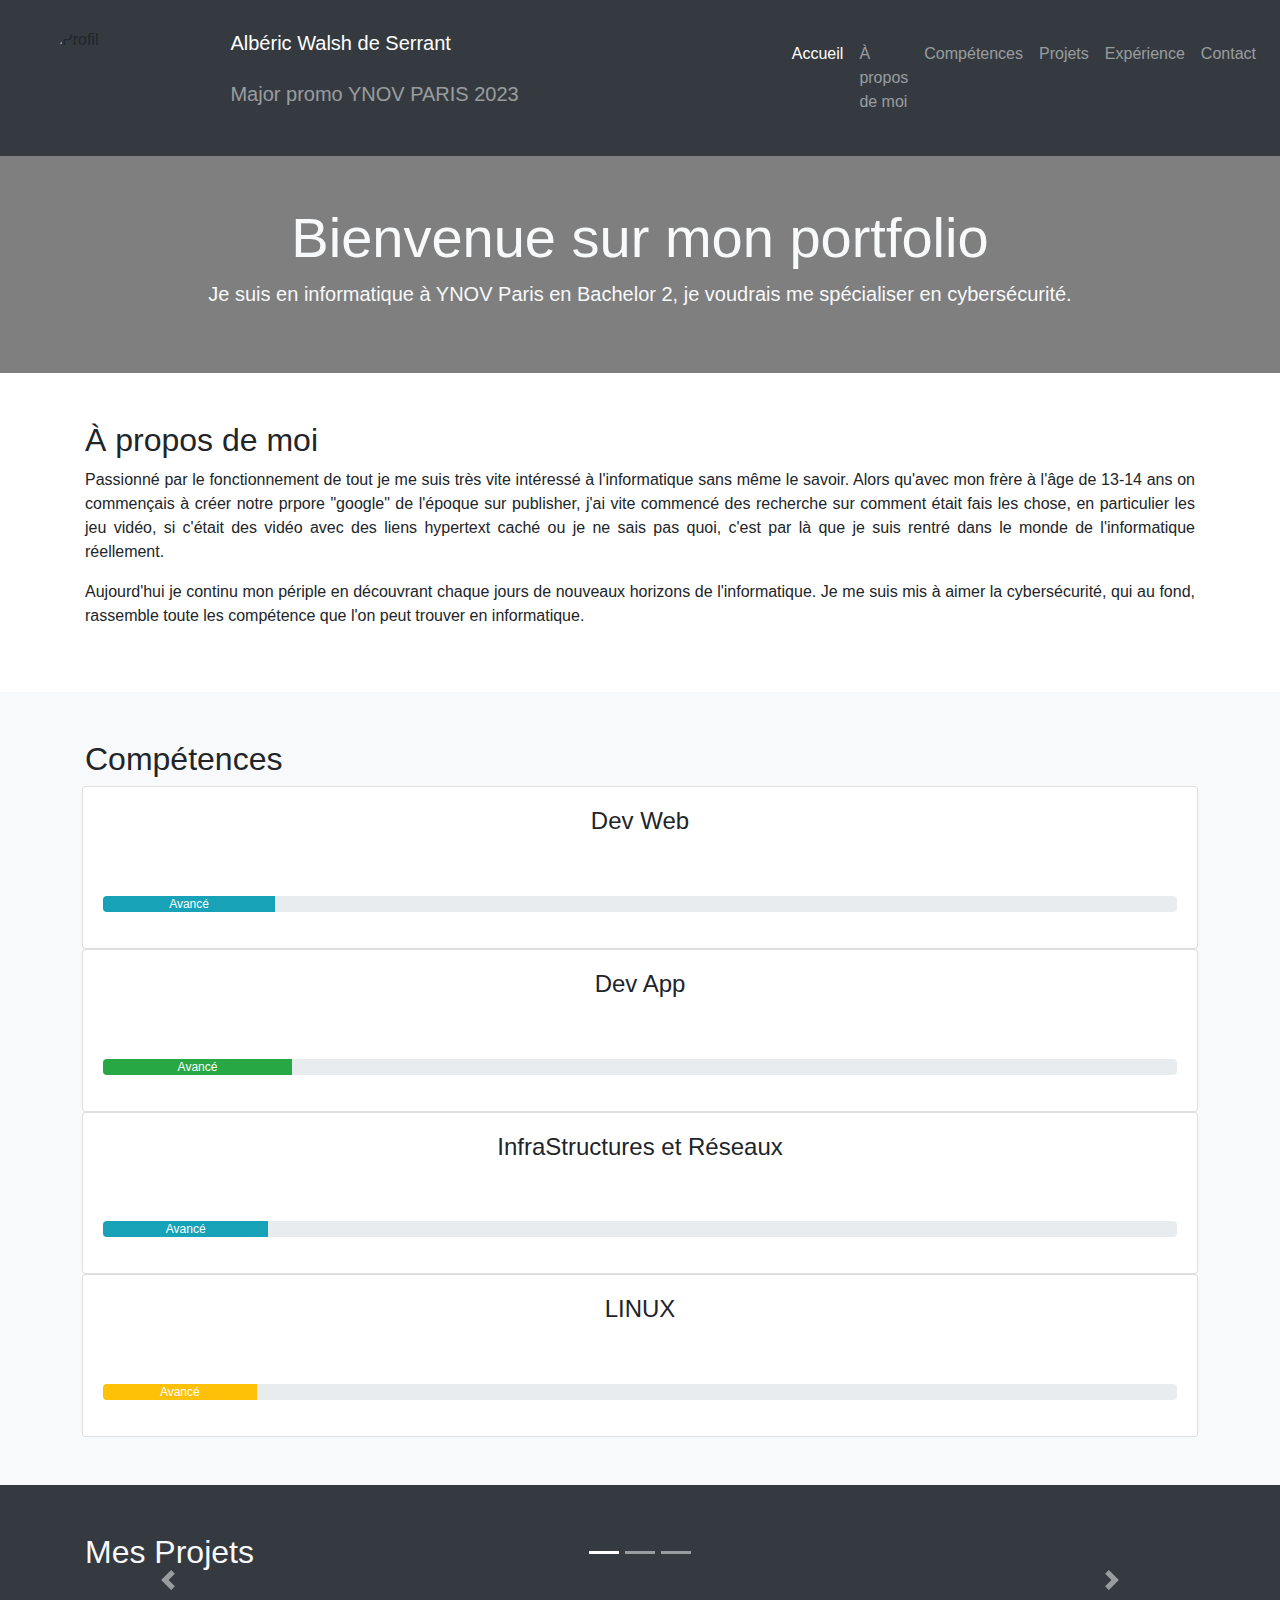
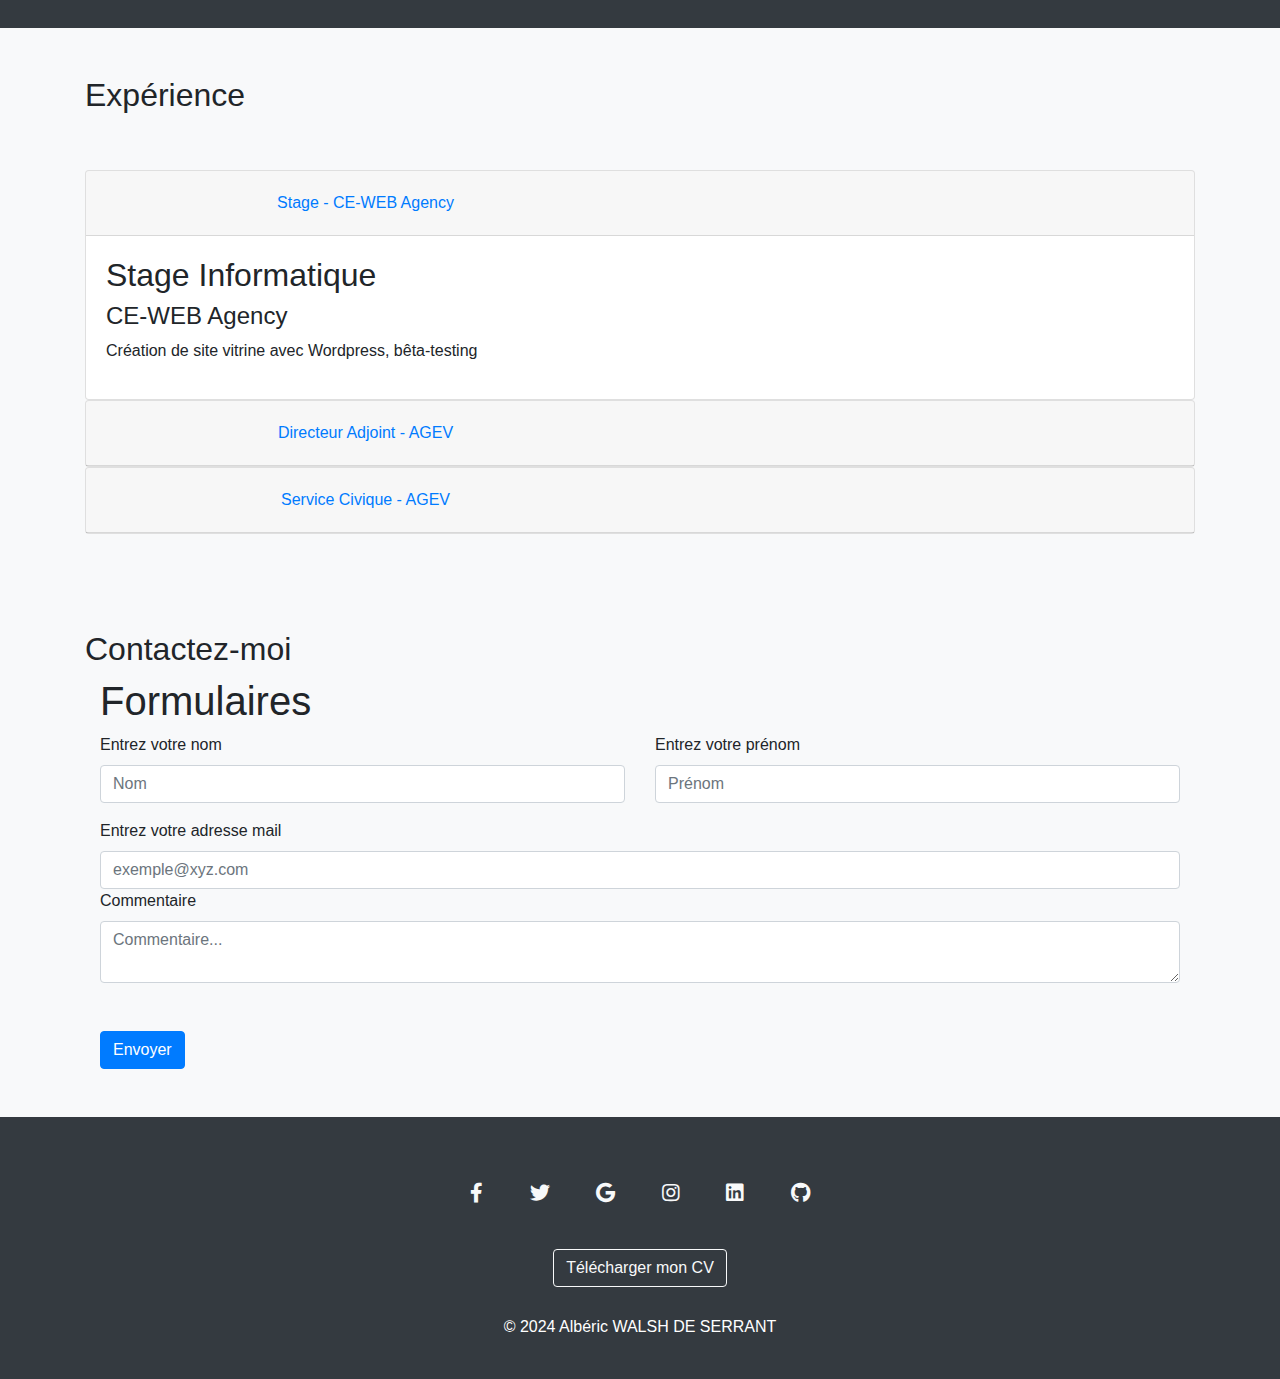
==== index.html @ 0e1632f3 "first commit" ====
<!DOCTYPE html>
<html lang="en">
<head>
    <meta charset="UTF-8">
    <meta name="viewport" content="width=device-width, initial-scale=1, shrink-to-fit=no">
    <title>Portfolio - Albéric WALSH DE SERRANT</title>

    <!-- Css-->
    <link rel="stylesheet" href="https://stackpath.bootstrapcdn.com/bootstrap/4.3.1/css/bootstrap.min.css">
    <link rel="stylesheet" href="https://cdnjs.cloudflare.com/ajax/libs/font-awesome/5.15.1/css/all.min.css">
    <link href="https://getbootstrap.com/docs/5.3/assets/css/docs.css" rel="stylesheet">
    <link href="https://cdn.jsdelivr.net/npm/bootstrap@5.3.2/dist/css/bootstrap.min.css" rel="stylesheet">
    <link href="https://maxcdn.bootstrapcdn.com/bootstrap/4.5.2/css/bootstrap.min.css" rel="stylesheet"/>
    <link rel="stylesheet" href="style.css">

    <!-- Scripts -->
    <script src="https://code.jquery.com/jquery-3.3.1.slim.min.js"></script>
    <script src="https://stackpath.bootstrapcdn.com/bootstrap/4.3.1/js/bootstrap.min.js"></script>
    <script src="https://cdnjs.cloudflare.com/ajax/libs/font-awesome/5.15.1/js/all.min.js"></script>
    <script src="https://cdn.jsdelivr.net/npm/bootstrap@5.3.2/dist/js/bootstrap.bundle.min.js"></script>
    <script src="https://ajax.googleapis.com/ajax/libs/jquery/3.5.1/jquery.min.js"></script>
    <script src="https://cdnjs.cloudflare.com/ajax/libs/popper.js/1.16.0/umd/popper.min.js"></script>
    <script src="https://maxcdn.bootstrapcdn.com/bootstrap/4.5.2/js/bootstrap.min.js"></script>
    <script>
        // Fonction pour ouvrir un nouvel onglet
        function ouvrirNouvelOnglet(url) {
            window.open(url, '_blank');
        }
    </script>
</head>
<body>

<!-- Barre de navigation -->
<nav class="navbar navbar-expand-lg navbar-dark bg-dark">
    <div class="container">
        <div class="col-1">
            <img src="https://media.licdn.com/dms/image/C4D03AQFF4OglqB00_A/profile-displayphoto-shrink_800_800/0/1668081630446?e=1712188800&v=beta&t=i70-GH2MO2PH3DBT-i1QqWjbL8ZIQgmA3smBuY53uBU"
                 alt="Profil" class="rounded-circle profil-image">
        </div>
        <div class="col-9">
            <h1 class="navbar-brand">Albéric Walsh de Serrant</h1>
            <p class="lead navbar-text">Major promo YNOV PARIS 2023</p>
        </div>
    </div>
    <button class="navbar-toggler" type="button" data-toggle="collapse" data-target="#navbarNav"
            aria-controls="navbarNav" aria-expanded="false" aria-label="Toggle navigation">
        <span class="navbar-toggler-icon"></span>
    </button>
    <div class="collapse navbar-collapse" id="navbarNav">
        <ul class="navbar-nav ml-auto">
            <li class="nav-item active">
                <a class="nav-link" href="#section1">Accueil <span class="sr-only">(current)</span></a>
            </li>
            <li class="nav-item">
                <a class="nav-link" href="#sectionAbout">À propos de moi</a>
            </li>
            <li class="nav-item">
                <a class="nav-link" href="#sectionComp">Compétences</a>
            </li>
            <li class="nav-item">
                <a class="nav-link" href="#sectionProject">Projets</a>
            </li>
            <li class="nav-item">
                <a class="nav-link" href="#sectionExp">Expérience</a>
            </li>
            <li class="nav-item">
                <a class="nav-link" href="#sectionContact">Contact</a>
            </li>
        </ul>
    </div>
</nav>

<!-- Section 1: Accueil -->
<section id="section1" class="py-5 text-center darkness">
    <div class="container">
        <h1 class="display-4 text-light">Bienvenue sur mon portfolio</h1>
        <p class="lead text-light">Je suis en informatique à YNOV Paris en Bachelor 2, je voudrais me spécialiser en
            cybersécurité.</p>
    </div>
</section>

<!-- Section À propos de moi -->
<section id="sectionAbout" class="py-5 bg-white">
    <div class="container">
        <h2>À propos de moi</h2>
        <p class="justify">Passionné par le fonctionnement de tout je me suis très vite intéressé à l'informatique sans même le savoir. Alors qu'avec mon frère à l'âge de 13-14 ans on commençais à créer notre prpore "google" de l'époque sur publisher, j'ai vite commencé des recherche sur comment était fais les chose, en particulier les jeu vidéo, si c'était des vidéo avec des liens hypertext caché ou je ne sais pas quoi, c'est par là que je suis rentré dans le monde de l'informatique réellement.</p>
        <p class="justify">Aujourd'hui je continu mon périple en découvrant chaque jours de nouveaux horizons de l'informatique. Je me suis mis à aimer la cybersécurité, qui au fond, rassemble toute les compétence que l'on peut trouver en informatique.</p>
    </div>
</section>

<!-- Section Compétences -> faire des cartes qui souvres pour plus de details -->
<section id="sectionComp" class="py-5 bg-light">
    <div class="container">
        <h2>Compétences</h2>
        <div class="row">
            <div class="">
                <div class="card">
                    <div class="card-body">
                        <h4 class="card-title text-center">Dev Web</h4>
                        <br><br>
                        <div class="progress progress-striped active mb-3">
                            <div class="progress-bar1 progress-bar bg-info" style="width: 0%">Avancé
                            </div>
                        </div>
                        <script>
                            $(".progress-bar1").animate({
                                width: "70%",
                            }, 2500);
                        </script>
                    </div>
                </div>
                <div class="card">
                    <div class="card-body">
                        <h4 class="card-title text-center">Dev App</h4>
                        <br><br>
                        <div class="progress progress-striped active mb-3">
                            <div class="progress-bar2 progress-bar bg-success" role="progressbar" style="width: 0%">
                                Avancé
                            </div>
                        </div>
                        <script>
                            $(".progress-bar2").animate({
                                width: "80%",
                            }, 2500);
                        </script>
                    </div>
                </div>
                <div class="card">
                    <div class="card-body">
                        <h4 class="card-title text-center">InfraStructures et Réseaux</h4>
                        <br><br>
                        <div class="progress progress-striped active mb-3">
                            <div class="progress-bar3 progress-bar bg-info" role="progressbar" style="width: 0%">Avancé
                            </div>
                        </div>
                        <script>
                            $(".progress-bar3").animate({
                                width: "70%",
                            }, 2500);
                        </script>
                    </div>
                </div>
                <div class="card">
                    <div class="card-body">
                        <h4 class="card-title text-center">LINUX</h4>
                        <br><br>
                        <div class="progress progress-striped active mb-3">
                            <div class="progress-bar4 progress-bar bg-warning" role="progressbar" style="width: 0%;"
                                 aria-valuenow="25" aria-valuemin="0" aria-valuemax="100">Avancé
                            </div>
                        </div>
                        <script>
                            $(".progress-bar4").animate({
                                width: "65%",
                            }, 2500);
                        </script>
                    </div>
                </div>
            </div>
        </div>
    </div>
    </div>
</section>


<!-- Section Projets -->
<section id="sectionProject" class="py-5 bg-dark">
    <div class="container">
        <h2 class="text-light">Mes Projets</h2>
        <div id="carouselExampleFade" class="carousel slide carousel-fade">
            <div class="carousel-indicators">
                <button type="button" data-bs-target="#carouselExampleDark" data-bs-slide-to="0" class="active"
                        aria-current="true" aria-label="Slide 1"></button>
                <button type="button" data-bs-target="#carouselExampleDark" data-bs-slide-to="1"
                        aria-label="Slide 2"></button>
                <button type="button" data-bs-target="#carouselExampleDark" data-bs-slide-to="2"
                        aria-label="Slide 3"></button>
            </div>
            <div class="carousel-inner">
                <div class="carousel-item active"
                     onclick="ouvrirNouvelOnglet('')">
                    <img src="https://wallpapercave.com/wp/wp11577659.jpg"
                         class="d-block w-100" alt="">
                    <div class="carousel-caption d-md-block">
                        <h5 class="text-light">Lidiem</h5>
                        <p class="text-light">Open world massif avec des event etc, a partir d'une inspiration à partir d'un map minecraft</p>
                    </div>
                </div>
                <div class="carousel-item"
                     onclick="ouvrirNouvelOnglet('https://www.instagram.com/ydrone.ynovparis/')">
                    <img src="https://img.freepik.com/photos-gratuite/ia-generative-drone-effectue-vol-reconnaissance-foret_1268-22214.jpg?size=626&ext=jpg&ga=GA1.1.44546679.1698796800&semt=ais"
                         class="d-block w-100" alt="">
                    <div class="carousel-caption d-md-block">
                        <h5>Ydrone</h5>
                        <p>Projet Scolaire, équipage de drone en vu d'une course</p>
                    </div>
                </div>
                <div class="carousel-item"
                     onclick="ouvrirNouvelOnglet('https://github.com/Patchouf/e-commerce-PHP.git')">
                    <img src="https://c4.wallpaperflare.com/wallpaper/304/870/385/technology-git-github-hd-wallpaper-preview.jpg"
                         class="d-block w-100" alt="">
                    <div class="carousel-caption d-md-block">
                        <h5>E commerce php</h5>
                        <p>Projet scolaire en php, le but est de developper un sit avec un bdd une api hebergé sur différents servers.</p>
                    </div>
                </div>
            </div>
            <button class="carousel-control-prev" type="button" data-bs-target="#carouselExampleFade"
                    data-bs-slide="prev">
                <span class="carousel-control-prev-icon" aria-hidden="true"></span>
                <span class="visually-hidden">Previous</span>
            </button>
            <button class="carousel-control-next" type="button" data-bs-target="#carouselExampleFade"
                    data-bs-slide="next">
                <span class="carousel-control-next-icon" aria-hidden="true"></span>
                <span class="visually-hidden">Next</span>
            </button>
        </div>
    </div>
</section>

<!-- Section Expérience -->
<section id="sectionExp" class="py-5 bg-light">
    <div class="container">
        <h2>Expérience</h2>
        <br><br>
        <div id="accordion">
            <div class="card">
                <div class="card-header" id="headingOne">
                    <div class="row">
                        <button class="col-6 btn btn-link" data-toggle="collapse" data-target="#collapseOne"
                                aria-expanded="true" aria-controls="collapseOne">
                            Stage - CE-WEB Agency
                        </button>
                        <img src="https://ceweb-agency.com/wp-content/uploads/2022/09/Logo-Black-Trans.png"
                             class="col-4 icons" alt="">
                    </div>
                </div>

                <div id="collapseOne" class="collapse show" aria-labelledby="headingOne" data-parent="#accordion">
                    <div class="card-body">

                        <h2>Stage Informatique</h2>
                        <h4>CE-WEB Agency</h4>
                        <p>Création de site vitrine avec Wordpress, bêta-testing</p>
                    </div>
                </div>
            </div>
            <div class="card">
                <div class="card-header" id="headingTwo">
                    <div class="row">
                        <button class="col-6 btn btn-link" data-toggle="collapse" data-target="#collapseTwo"
                                aria-expanded="true" aria-controls="collapseTwo">
                            Directeur Adjoint - AGEV
                        </button>
                        <img src="https://www.leauvive.com/wp-content/uploads/2020/10/cropped-cropped-EV-Logo-Carre.png"
                             class="col-4 icons" alt="">
                    </div>
                </div>
                <div id="collapseTwo" class="collapse" aria-labelledby="headingTwo" data-parent="#accordion">
                    <div class="card-body">

                        <h2>Directeur Adjoint</h2>
                        <h4>AGEV Eauvive</h4>
                        <p> Direction de camps de jeunes pour des activité de ski.</p>
                    </div>
                </div>
            </div>
            <div class="card">
                <div class="card-header" id="headingThree">
                    <div class="row">
                        <button class="col-6 btn btn-link" data-toggle="collapse" data-target="#collapseThree"
                                aria-expanded="true" aria-controls="collapseThree">
                            Service Civique - AGEV
                        </button>
                        <img src="https://www.leauvive.com/wp-content/uploads/2020/10/cropped-cropped-EV-Logo-Carre.png"
                             class="col-4 icons" alt="">
                    </div>
                </div>
                <div id="collapseThree" class="collapse" aria-labelledby="headingThree" data-parent="#accordion">
                    <div class="card-body">

                    <h2>Service Civique</h2>
                    <h4>AGEV Eauvive</h4>
                    <p> Collaboration avec le directeur pour planifier rencontres
                        et séjours, accueil des jeunes, soutien aux animateurs,
                        participation aux rencontres provinciales, rédaction des
                        rapports d'activités et contribution à l'évolution de la
                        charte en tant que volontaire en Service Civique.</p>
                </div>
                </div>
            </div>
        </div>
    </div>
</section>

<!-- Section Contact -->
<section id="sectionContact" class="py-5 bg-light">
    <div class="container">
        <h2>Contactez-moi</h2>
        <div class="container">
            <h1>Formulaires</h1>
            <form>
                <div class="row mb-3">
                    <div class="col">
                        <label for="nom">Entrez votre nom</label>
                        <input type="text" class="form-control" placeholder="Nom" id="nom" required>
                    </div>
                    <div class="col">
                        <label for="prenom">Entrez votre prénom</label>
                        <input type="text" class="form-control" placeholder="Prénom" id="prenom" required>
                    </div>
                </div>
                <div class="form-row">
                    <div class="col">
                        <label for="email">Entrez votre adresse mail</label>
                        <input type="email" class="form-control" placeholder="exemple@xyz.com" id="email" required>
                    </div>
                </div>
                <div class="form-row">
                    <div class="col">
                        <label for="commentaire">Commentaire</label>
                        <textarea class="form-control" placeholder="Commentaire..." id="commentaire" required></textarea>
                    </div>
                </div>
                <br><br>
                <button type="submit" class="btn btn-primary">Envoyer</button><!--verifier que tout les champs soit bien remplient-->
            </form>
        </div>
    </div>
</section>

<!-- Pied de page -->
<footer class="py-4 bg-dark text-white text-center">
    <div class="container">
        <!-- Grid container -->
        <div class="container pt-4">
            <!-- Section: Social media -->
            <section class="mb-4">
                <!-- Facebook -->
                <a class="btn btn-link btn-floating btn-lg text-light m-1" href="#!" role="button"
                   data-mdb-ripple-color="dark">
                    <i class="fab fa-facebook-f"></i>
                </a>

                <!-- Twitter -->
                <a class="btn btn-link btn-floating btn-lg text-light m-1" href="#!" role="button"
                   data-mdb-ripple-color="dark">
                    <i class="fab fa-twitter"></i>
                </a>

                <!-- Google -->
                <a class="btn btn-link btn-floating btn-lg text-light m-1" href="#!" role="button"
                   data-mdb-ripple-color="dark">
                    <i class="fab fa-google"></i>
                </a>

                <!-- Instagram -->
                <a class="btn btn-link btn-floating btn-lg text-light m-1" href="#!" role="button"
                   data-mdb-ripple-color="dark">
                    <i class="fab fa-instagram"></i>
                </a>

                <!-- Linkedin -->
                <a class="btn btn-link btn-floating btn-lg text-light m-1"
                   href="https://www.linkedin.com/in/alb%C3%A9ric-walsh-de-serrant-820a211ab/" role="button"
                   data-mdb-ripple-color="dark">
                    <i class="fab fa-linkedin"></i>
                </a>
                <!-- Github -->
                <a class="btn btn-link btn-floating btn-lg text-light m-1" href="https://github.com/albericwalsh"
                   role="button"
                   data-mdb-ripple-color="dark">
                    <i class="fab fa-github"></i>
                </a>
            </section>
            <!-- Section: CV -->
            <section class="mb-4">
                <a class="btn btn-outline-light btn-floating m-1" href="CV.pdf" role="button"
                   data-mdb-ripple-color="dark">
                    Télécharger mon CV
                </a>
        </div>
        <!-- Grid container -->
        <p>&copy; 2024 Albéric WALSH DE SERRANT</p>
    </div>
</footer>

</body>
</html>
---- style.css ----
.profil-image {
    width: 100px;
    height: 100px;
    /*border-radius: 10%;*/
    margin: 0 auto;
    display: block;
    margin-top: 20px;
    margin-bottom: 20px;
}

body {
    background-image: url('https://www.fond-ecran-hd.net/Public/uploads/2019-01-14/1397.jpg'); /* Remplacez par le chemin de votre image */
    background-repeat: no-repeat;
    background-attachment: fixed;
    background-size: 150%; /* Ajustez selon vos besoins */
    background-position: left top;
}

.darkness {
    background-color: rgba(0, 0, 0, 0.5);
}

.icons {
    margin: auto;
    display: block;
    margin-top: 20px;
    margin-bottom: 20px;
}

.justify{
    text-align: justify;
}
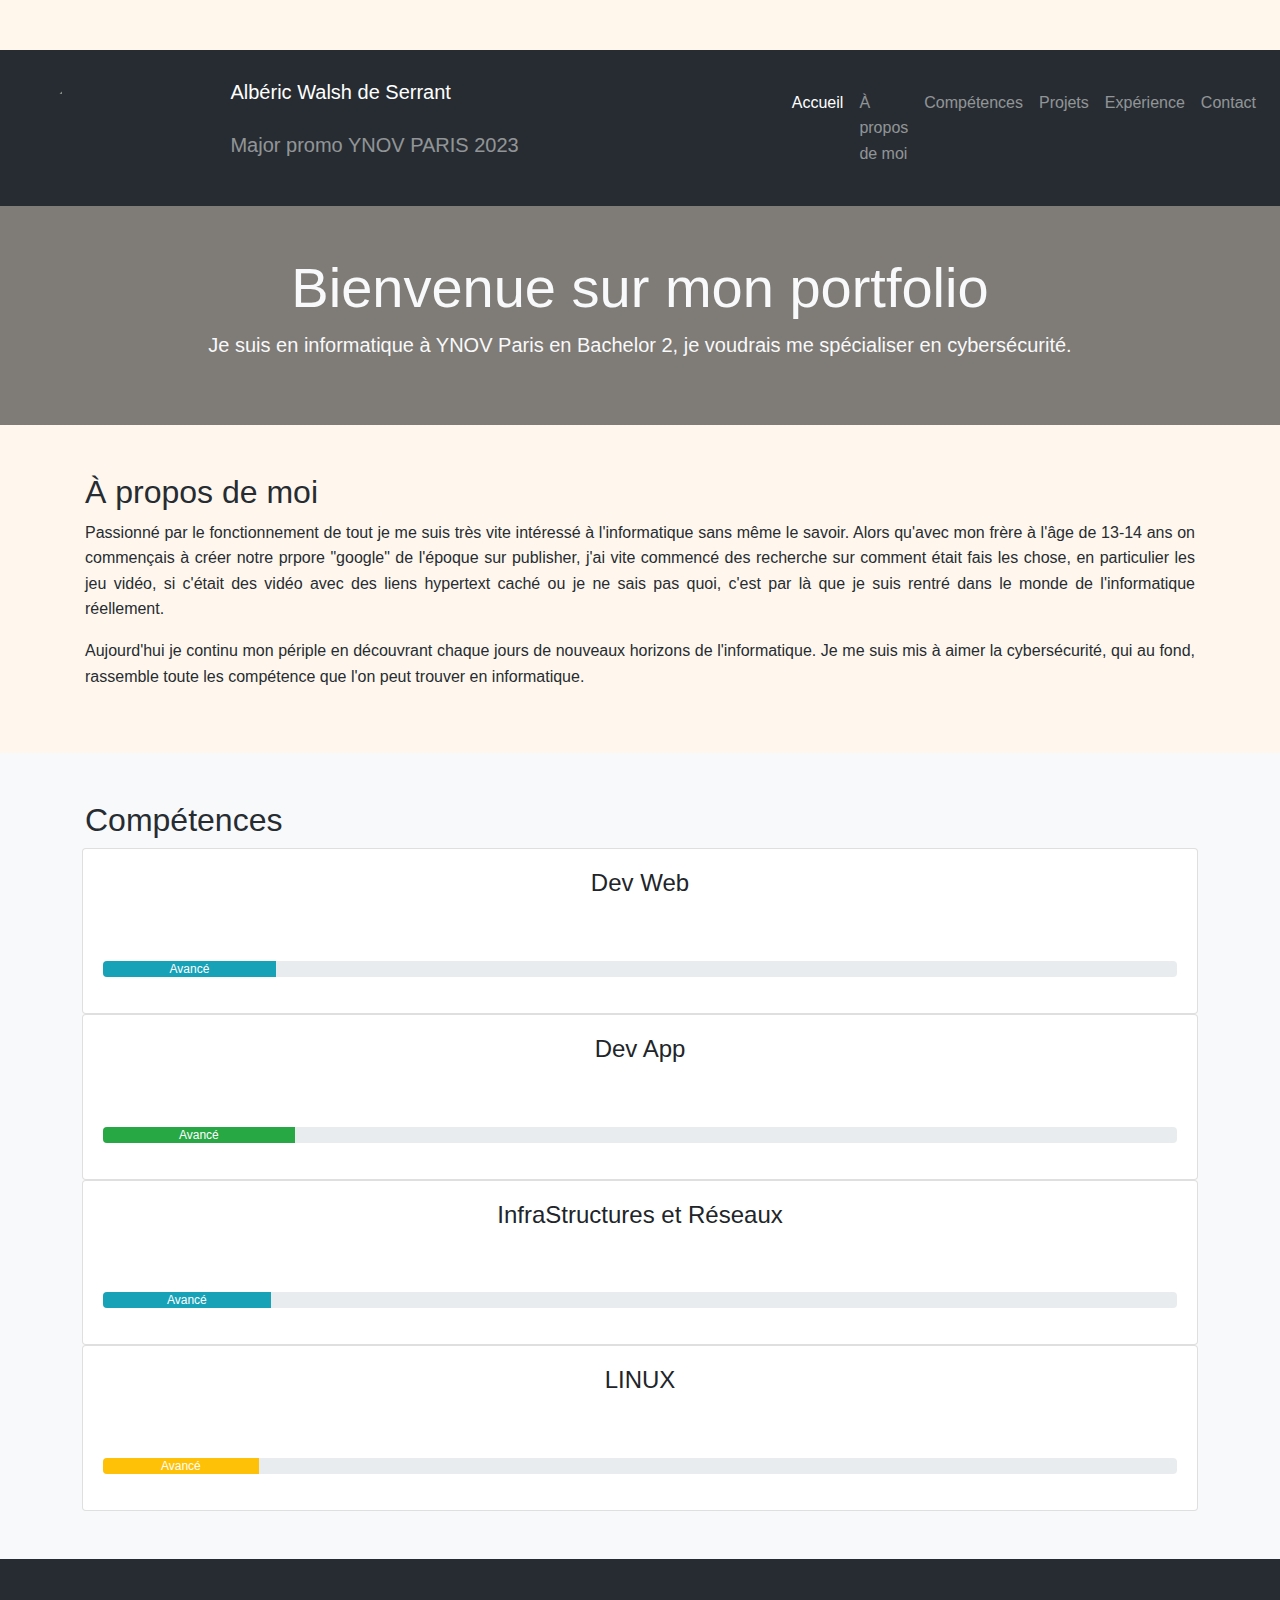
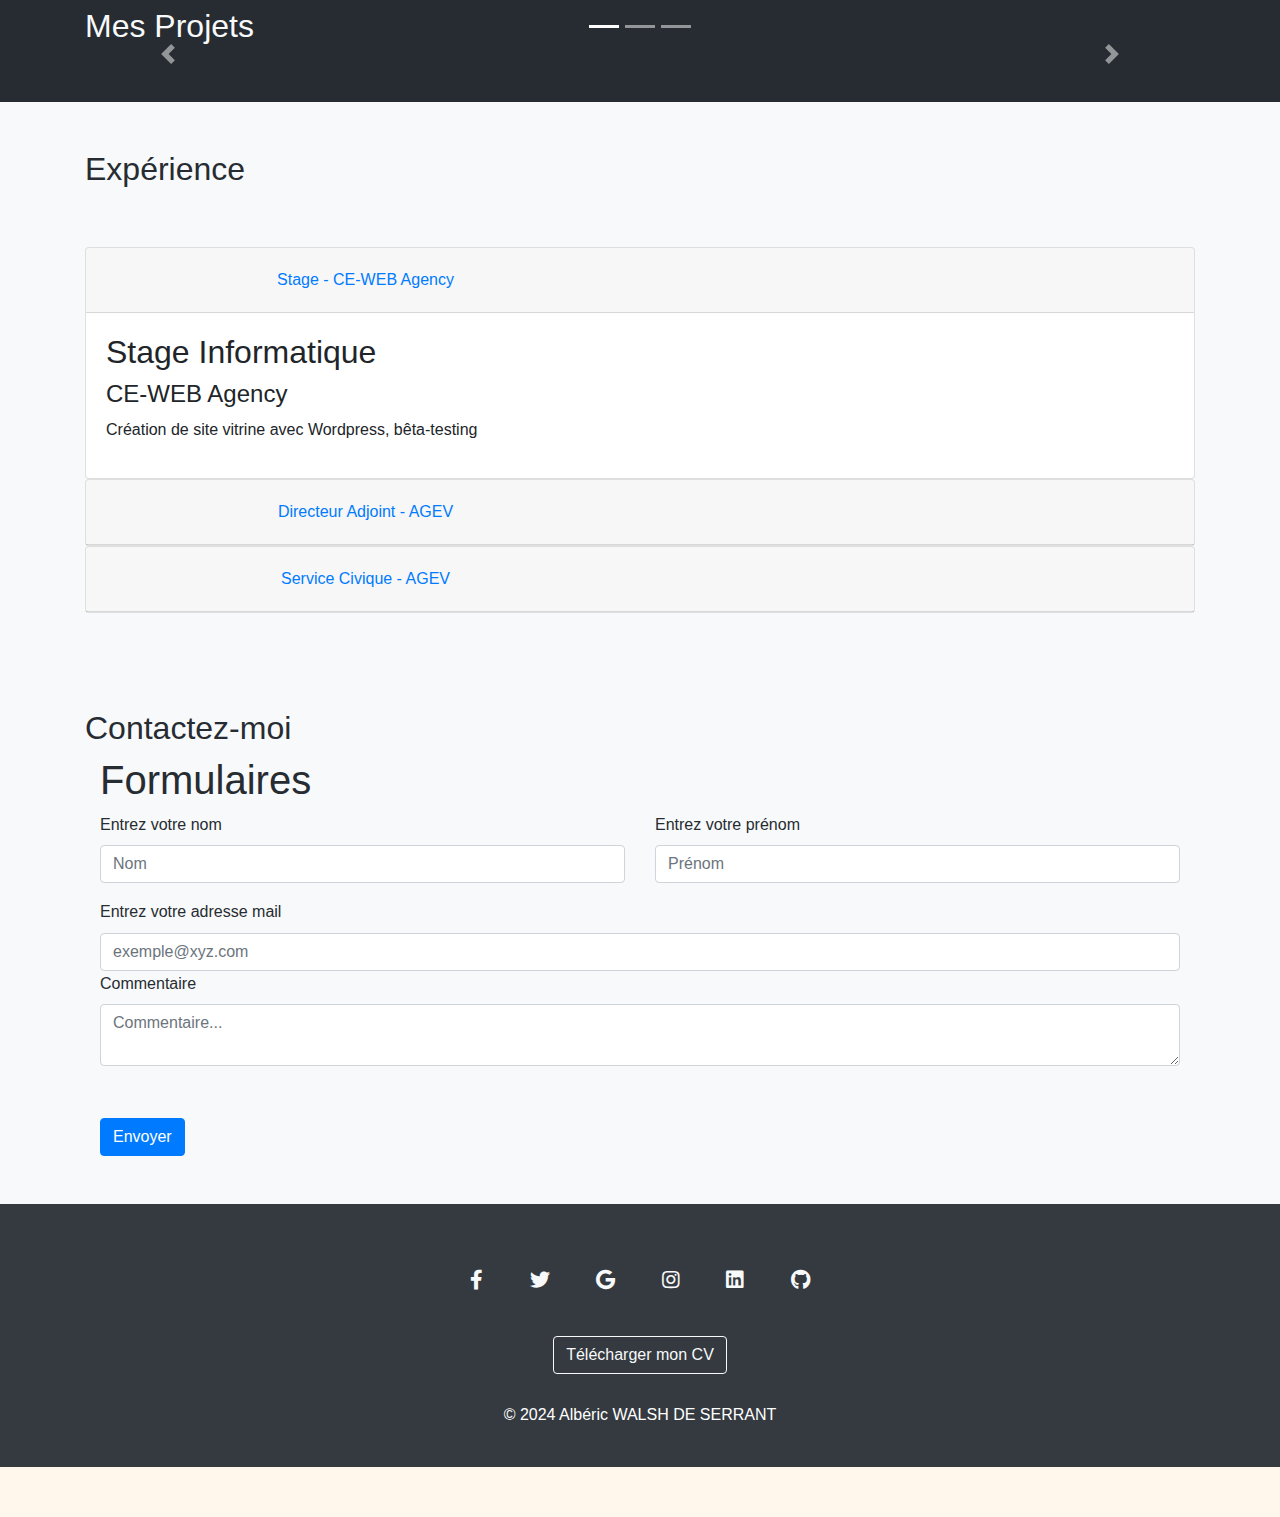
==== commit 152bf86d: "color fix" ====
--- a/index.html
+++ b/index.html
@@ -31,7 +31,7 @@
 <body>
 
 <!-- Barre de navigation -->
-<nav class="navbar navbar-expand-lg navbar-dark bg-dark">
+<nav class="navbar navbar-expand-lg navbar-dark bg-dark-custom">
     <div class="container">
         <div class="col-1">
             <img src="https://media.licdn.com/dms/image/C4D03AQFF4OglqB00_A/profile-displayphoto-shrink_800_800/0/1668081630446?e=1712188800&v=beta&t=i70-GH2MO2PH3DBT-i1QqWjbL8ZIQgmA3smBuY53uBU"
@@ -80,7 +80,7 @@
 </section>
 
 <!-- Section À propos de moi -->
-<section id="sectionAbout" class="py-5 bg-white">
+<section id="sectionAbout" class="py-5 bg-white-custom">
     <div class="container">
         <h2>À propos de moi</h2>
         <p class="justify">Passionné par le fonctionnement de tout je me suis très vite intéressé à l'informatique sans même le savoir. Alors qu'avec mon frère à l'âge de 13-14 ans on commençais à créer notre prpore "google" de l'époque sur publisher, j'ai vite commencé des recherche sur comment était fais les chose, en particulier les jeu vidéo, si c'était des vidéo avec des liens hypertext caché ou je ne sais pas quoi, c'est par là que je suis rentré dans le monde de l'informatique réellement.</p>
@@ -89,7 +89,7 @@
 </section>
 
 <!-- Section Compétences -> faire des cartes qui souvres pour plus de details -->
-<section id="sectionComp" class="py-5 bg-light">
+<section id="sectionComp" class="py-5 bg-light-custom">
     <div class="container">
         <h2>Compétences</h2>
         <div class="row">
@@ -99,7 +99,7 @@
                         <h4 class="card-title text-center">Dev Web</h4>
                         <br><br>
                         <div class="progress progress-striped active mb-3">
-                            <div class="progress-bar1 progress-bar bg-info" style="width: 0%">Avancé
+                            <div class="progress-bar1 progress-bar bg-info-custom" style="width: 0%">Avancé
                             </div>
                         </div>
                         <script>
@@ -114,7 +114,7 @@
                         <h4 class="card-title text-center">Dev App</h4>
                         <br><br>
                         <div class="progress progress-striped active mb-3">
-                            <div class="progress-bar2 progress-bar bg-success" role="progressbar" style="width: 0%">
+                            <div class="progress-bar2 progress-bar bg-success-custom" role="progressbar" style="width: 0%">
                                 Avancé
                             </div>
                         </div>
@@ -130,7 +130,7 @@
                         <h4 class="card-title text-center">InfraStructures et Réseaux</h4>
                         <br><br>
                         <div class="progress progress-striped active mb-3">
-                            <div class="progress-bar3 progress-bar bg-info" role="progressbar" style="width: 0%">Avancé
+                            <div class="progress-bar3 progress-bar bg-info-custom" role="progressbar" style="width: 0%">Avancé
                             </div>
                         </div>
                         <script>
@@ -145,7 +145,7 @@
                         <h4 class="card-title text-center">LINUX</h4>
                         <br><br>
                         <div class="progress progress-striped active mb-3">
-                            <div class="progress-bar4 progress-bar bg-warning" role="progressbar" style="width: 0%;"
+                            <div class="progress-bar4 progress-bar bg-warning-custom" role="progressbar" style="width: 0%;"
                                  aria-valuenow="25" aria-valuemin="0" aria-valuemax="100">Avancé
                             </div>
                         </div>
@@ -164,7 +164,7 @@
 
 
 <!-- Section Projets -->
-<section id="sectionProject" class="py-5 bg-dark">
+<section id="sectionProject" class="py-5 bg-dark-custom">
     <div class="container">
         <h2 class="text-light">Mes Projets</h2>
         <div id="carouselExampleFade" class="carousel slide carousel-fade">
--- a/style.css
+++ b/style.css
@@ -29,4 +29,50 @@
 
 .justify{
     text-align: justify;
+}
+
+body {
+    font-family: 'Roboto', sans-serif;
+    font-size: 16px;
+    line-height: 1.6;
+    color: #262c31;
+    background-color: #fff6ec;
+    padding-top: 50px;
+    padding-bottom: 50px;
+}
+
+.bg-white-custom {
+    background-color: #fff7ed;
+}
+
+.bg-light-custom {
+    background-color: #f8f9fa;
+}
+
+.bg-dark-custom {
+    background-color: #262c31;
+}
+
+.bg-primary-custom {
+    background-color: #048ce1;
+}
+
+.bg-secondary-custom {
+    background-color: #04e121;
+}
+
+.bg-success-custom {
+    background-color: #28a745;
+}
+
+.bg-info-custom {
+    background-color: #17a2b8;
+}
+
+.bg-warning-custom {
+    background-color: #ffc107;
+}
+
+.bg-danger-custom {
+    background-color: #dc3545;
 }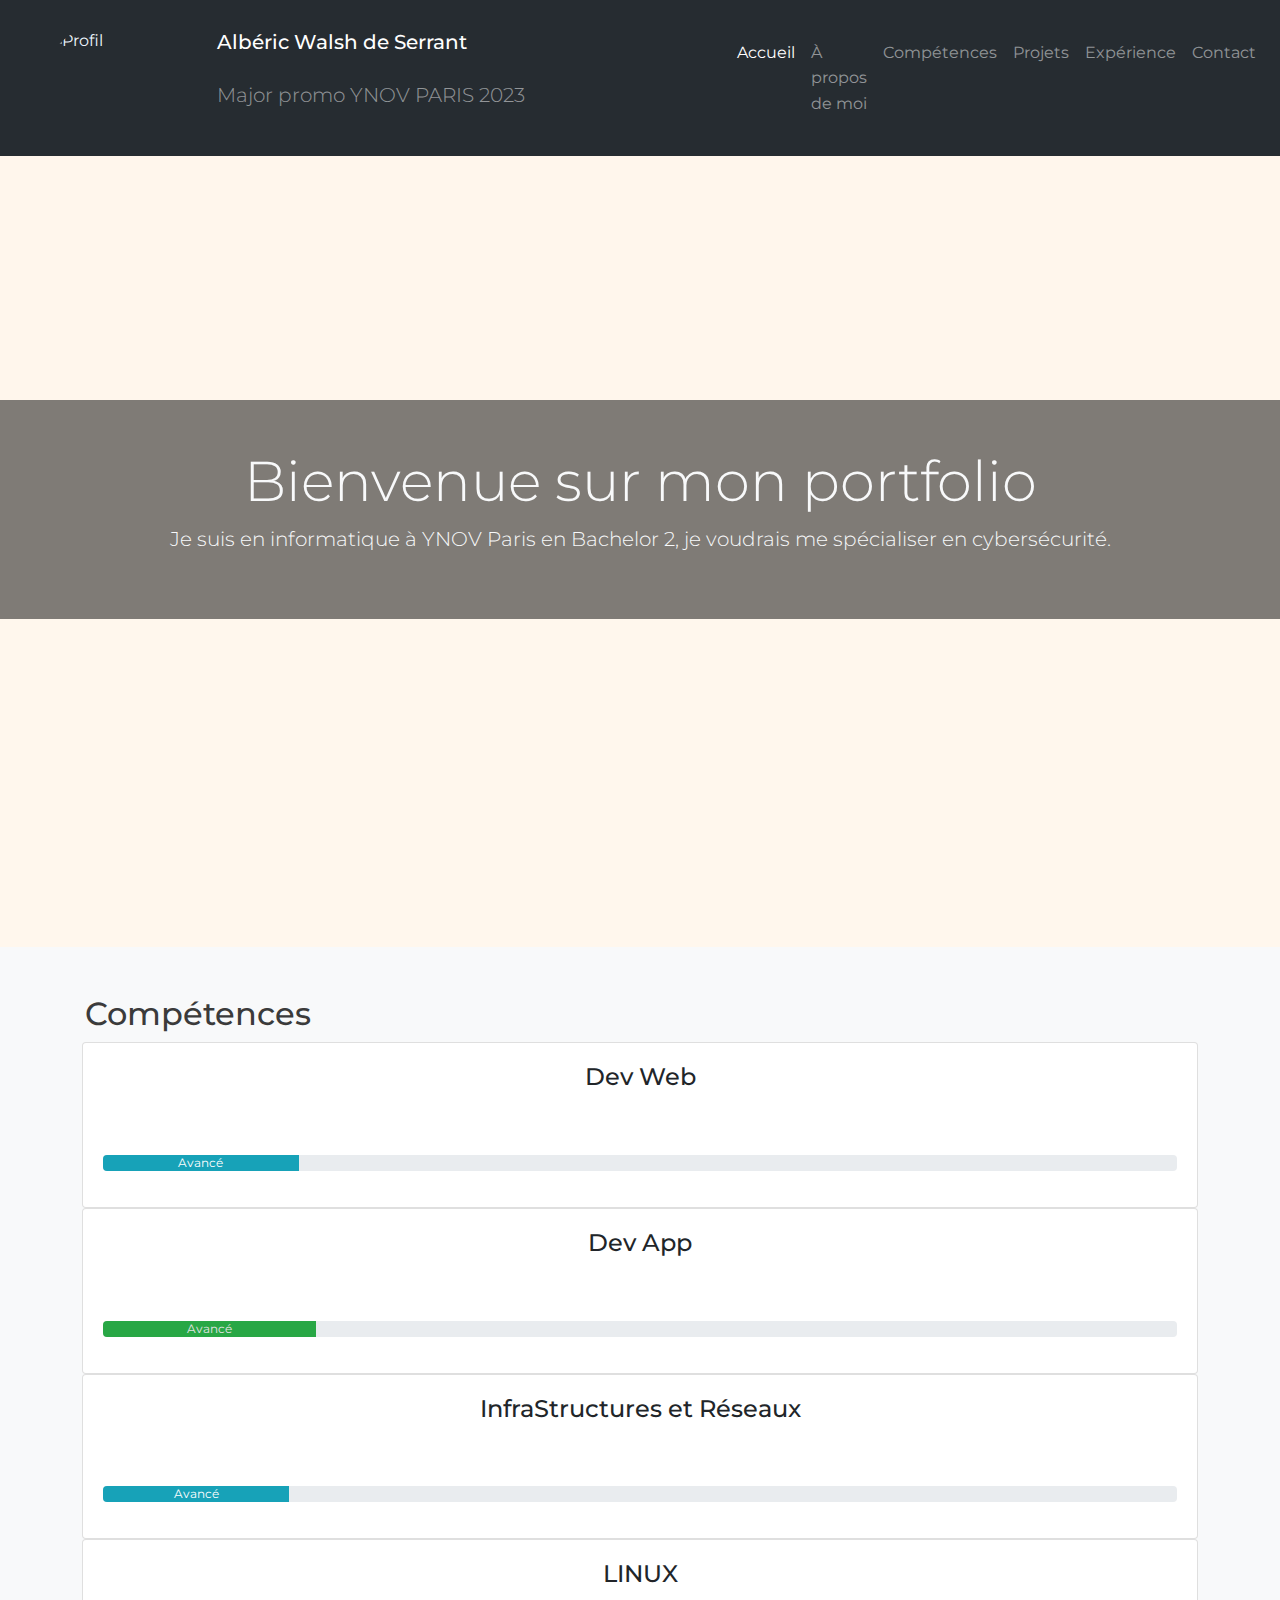
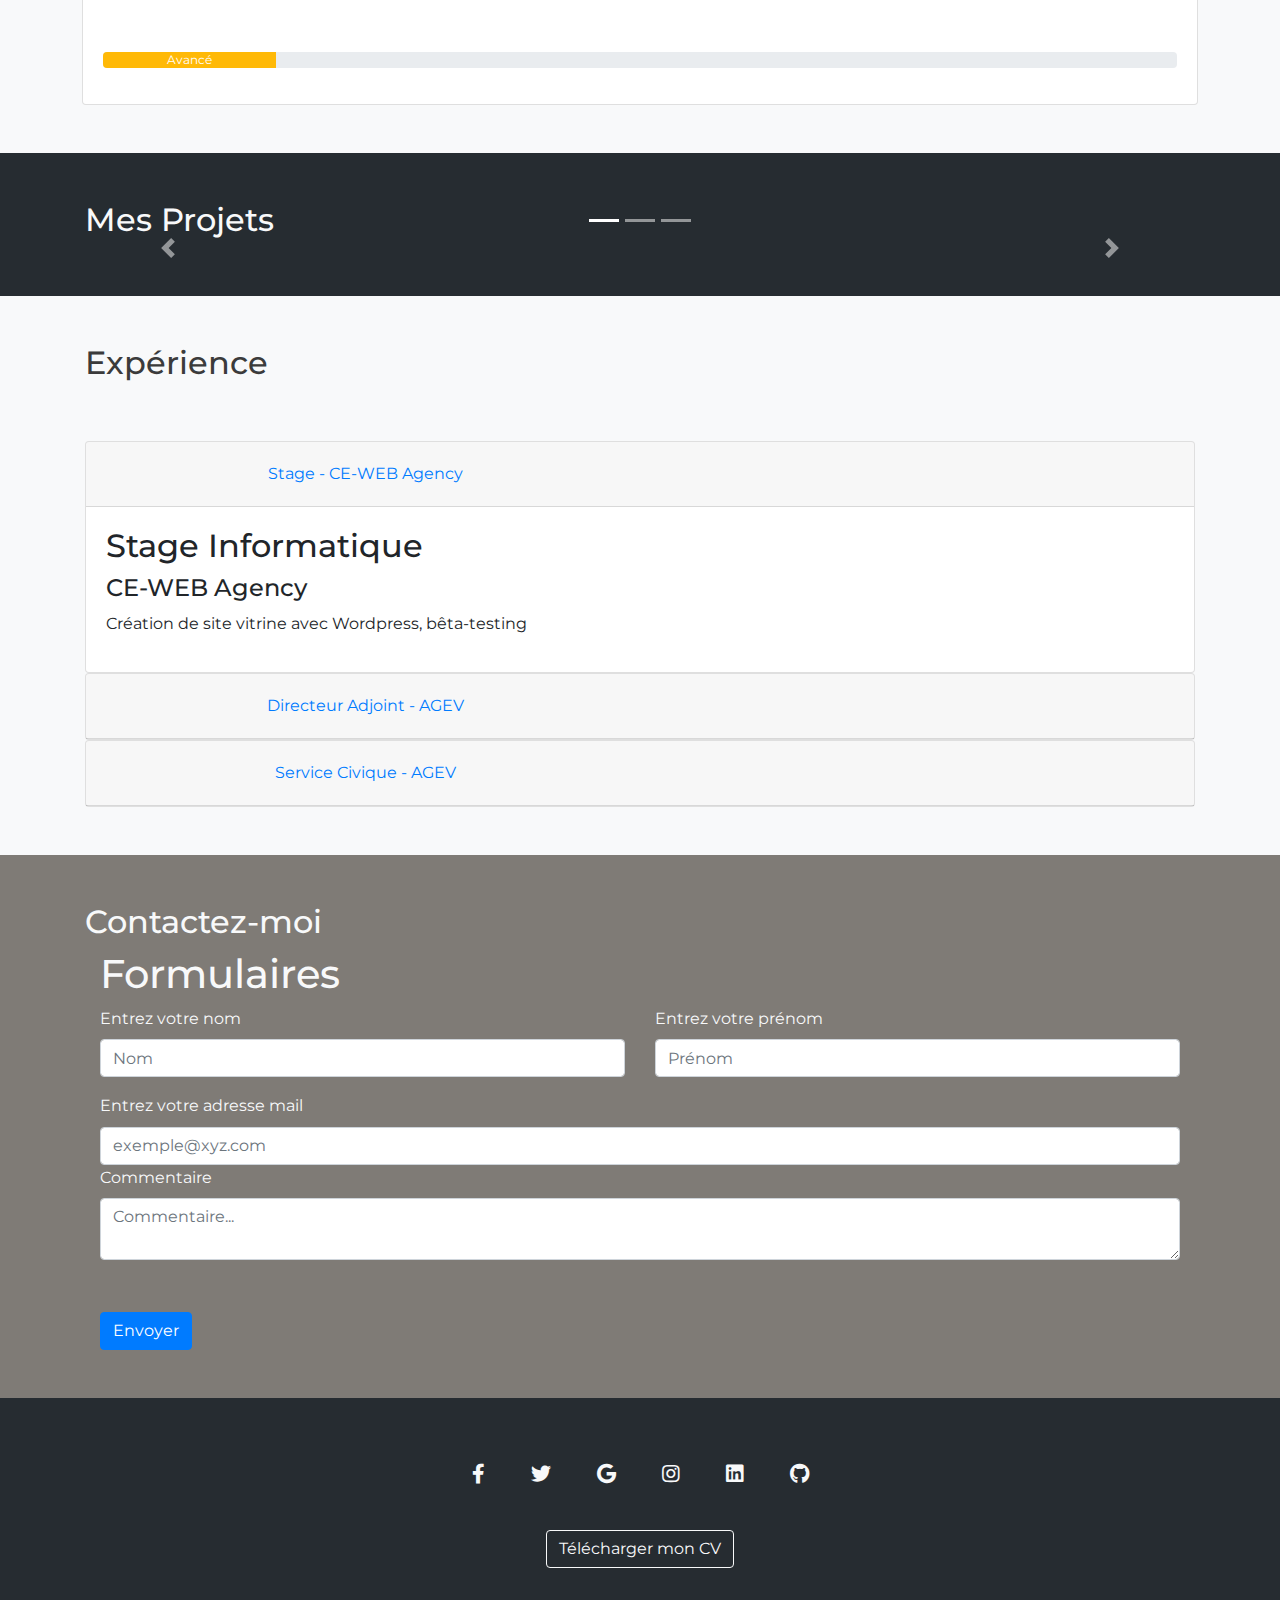
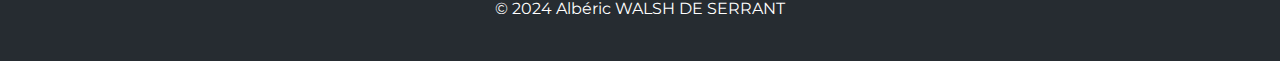
==== commit 6ec963b8: "color fix" ====
--- a/index.html
+++ b/index.html
@@ -11,6 +11,7 @@
     <link href="https://getbootstrap.com/docs/5.3/assets/css/docs.css" rel="stylesheet">
     <link href="https://cdn.jsdelivr.net/npm/bootstrap@5.3.2/dist/css/bootstrap.min.css" rel="stylesheet">
     <link href="https://maxcdn.bootstrapcdn.com/bootstrap/4.5.2/css/bootstrap.min.css" rel="stylesheet"/>
+    <link href="https://fonts.googleapis.com/css2?family=Montserrat:wght@500&display=swap" rel="stylesheet">
     <link rel="stylesheet" href="style.css">
 
     <!-- Scripts -->
@@ -31,7 +32,7 @@
 <body>
 
 <!-- Barre de navigation -->
-<nav class="navbar navbar-expand-lg navbar-dark bg-dark-custom">
+<nav class="navbar navbar-expand-lg navbar-dark bg-dark-custom fixed-top">
     <div class="container">
         <div class="col-1">
             <img src="https://media.licdn.com/dms/image/C4D03AQFF4OglqB00_A/profile-displayphoto-shrink_800_800/0/1668081630446?e=1712188800&v=beta&t=i70-GH2MO2PH3DBT-i1QqWjbL8ZIQgmA3smBuY53uBU"
@@ -83,8 +84,14 @@
 <section id="sectionAbout" class="py-5 bg-white-custom">
     <div class="container">
         <h2>À propos de moi</h2>
-        <p class="justify">Passionné par le fonctionnement de tout je me suis très vite intéressé à l'informatique sans même le savoir. Alors qu'avec mon frère à l'âge de 13-14 ans on commençais à créer notre prpore "google" de l'époque sur publisher, j'ai vite commencé des recherche sur comment était fais les chose, en particulier les jeu vidéo, si c'était des vidéo avec des liens hypertext caché ou je ne sais pas quoi, c'est par là que je suis rentré dans le monde de l'informatique réellement.</p>
-        <p class="justify">Aujourd'hui je continu mon périple en découvrant chaque jours de nouveaux horizons de l'informatique. Je me suis mis à aimer la cybersécurité, qui au fond, rassemble toute les compétence que l'on peut trouver en informatique.</p>
+        <p class="justify">Passionné par le fonctionnement de tout je me suis très vite intéressé à l'informatique sans
+            même le savoir. Alors qu'avec mon frère à l'âge de 13-14 ans on commençais à créer notre prpore "google" de
+            l'époque sur publisher, j'ai vite commencé des recherche sur comment était fais les chose, en particulier
+            les jeu vidéo, si c'était des vidéo avec des liens hypertext caché ou je ne sais pas quoi, c'est par là que
+            je suis rentré dans le monde de l'informatique réellement.</p>
+        <p class="justify">Aujourd'hui je continu mon périple en découvrant chaque jours de nouveaux horizons de
+            l'informatique. Je me suis mis à aimer la cybersécurité, qui au fond, rassemble toute les compétence que
+            l'on peut trouver en informatique.</p>
     </div>
 </section>
 
@@ -114,7 +121,8 @@
                         <h4 class="card-title text-center">Dev App</h4>
                         <br><br>
                         <div class="progress progress-striped active mb-3">
-                            <div class="progress-bar2 progress-bar bg-success-custom" role="progressbar" style="width: 0%">
+                            <div class="progress-bar2 progress-bar bg-success-custom" role="progressbar"
+                                 style="width: 0%">
                                 Avancé
                             </div>
                         </div>
@@ -130,7 +138,8 @@
                         <h4 class="card-title text-center">InfraStructures et Réseaux</h4>
                         <br><br>
                         <div class="progress progress-striped active mb-3">
-                            <div class="progress-bar3 progress-bar bg-info-custom" role="progressbar" style="width: 0%">Avancé
+                            <div class="progress-bar3 progress-bar bg-info-custom" role="progressbar" style="width: 0%">
+                                Avancé
                             </div>
                         </div>
                         <script>
@@ -145,7 +154,8 @@
                         <h4 class="card-title text-center">LINUX</h4>
                         <br><br>
                         <div class="progress progress-striped active mb-3">
-                            <div class="progress-bar4 progress-bar bg-warning-custom" role="progressbar" style="width: 0%;"
+                            <div class="progress-bar4 progress-bar bg-warning-custom" role="progressbar"
+                                 style="width: 0%;"
                                  aria-valuenow="25" aria-valuemin="0" aria-valuemax="100">Avancé
                             </div>
                         </div>
@@ -183,7 +193,8 @@
                          class="d-block w-100" alt="">
                     <div class="carousel-caption d-md-block">
                         <h5 class="text-light">Lidiem</h5>
-                        <p class="text-light">Open world massif avec des event etc, a partir d'une inspiration à partir d'un map minecraft</p>
+                        <p class="text-light">Open world massif avec des event etc, a partir d'une inspiration à partir
+                            d'un map minecraft</p>
                     </div>
                 </div>
                 <div class="carousel-item"
@@ -201,7 +212,8 @@
                          class="d-block w-100" alt="">
                     <div class="carousel-caption d-md-block">
                         <h5>E commerce php</h5>
-                        <p>Projet scolaire en php, le but est de developper un sit avec un bdd une api hebergé sur différents servers.</p>
+                        <p>Projet scolaire en php, le but est de developper un sit avec un bdd une api hebergé sur
+                            différents servers.</p>
                     </div>
                 </div>
             </div>
@@ -220,7 +232,7 @@
 </section>
 
 <!-- Section Expérience -->
-<section id="sectionExp" class="py-5 bg-light">
+<section id="sectionExp" class="py-5 bg-light-custom">
     <div class="container">
         <h2>Expérience</h2>
         <br><br>
@@ -280,14 +292,14 @@
                 <div id="collapseThree" class="collapse" aria-labelledby="headingThree" data-parent="#accordion">
                     <div class="card-body">
 
-                    <h2>Service Civique</h2>
-                    <h4>AGEV Eauvive</h4>
-                    <p> Collaboration avec le directeur pour planifier rencontres
-                        et séjours, accueil des jeunes, soutien aux animateurs,
-                        participation aux rencontres provinciales, rédaction des
-                        rapports d'activités et contribution à l'évolution de la
-                        charte en tant que volontaire en Service Civique.</p>
-                </div>
+                        <h2>Service Civique</h2>
+                        <h4>AGEV Eauvive</h4>
+                        <p> Collaboration avec le directeur pour planifier rencontres
+                            et séjours, accueil des jeunes, soutien aux animateurs,
+                            participation aux rencontres provinciales, rédaction des
+                            rapports d'activités et contribution à l'évolution de la
+                            charte en tant que volontaire en Service Civique.</p>
+                    </div>
                 </div>
             </div>
         </div>
@@ -295,43 +307,45 @@
 </section>
 
 <!-- Section Contact -->
-<section id="sectionContact" class="py-5 bg-light">
-    <div class="container">
-        <h2>Contactez-moi</h2>
+<section id="sectionContact" class="py-5 darkness">
+    <div class="container">
+        <h2 class="text-light">Contactez-moi</h2>
         <div class="container">
-            <h1>Formulaires</h1>
+            <h1 class="text-light" >Formulaires</h1>
             <form>
                 <div class="row mb-3">
                     <div class="col">
-                        <label for="nom">Entrez votre nom</label>
+                        <label class="text-light" for="nom">Entrez votre nom</label>
                         <input type="text" class="form-control" placeholder="Nom" id="nom" required>
                     </div>
                     <div class="col">
-                        <label for="prenom">Entrez votre prénom</label>
+                        <label class="text-light" for="prenom">Entrez votre prénom</label>
                         <input type="text" class="form-control" placeholder="Prénom" id="prenom" required>
                     </div>
                 </div>
                 <div class="form-row">
                     <div class="col">
-                        <label for="email">Entrez votre adresse mail</label>
+                        <label class="text-light" for="email">Entrez votre adresse mail</label>
                         <input type="email" class="form-control" placeholder="exemple@xyz.com" id="email" required>
                     </div>
                 </div>
                 <div class="form-row">
                     <div class="col">
-                        <label for="commentaire">Commentaire</label>
-                        <textarea class="form-control" placeholder="Commentaire..." id="commentaire" required></textarea>
+                        <label class="text-light" for="commentaire">Commentaire</label>
+                        <textarea class="form-control" placeholder="Commentaire..." id="commentaire"
+                                  required></textarea>
                     </div>
                 </div>
                 <br><br>
-                <button type="submit" class="btn btn-primary">Envoyer</button><!--verifier que tout les champs soit bien remplient-->
+                <button type="submit" class="btn btn-primary">Envoyer</button>
+                <!--verifier que tout les champs soit bien remplient-->
             </form>
         </div>
     </div>
 </section>
 
 <!-- Pied de page -->
-<footer class="py-4 bg-dark text-white text-center">
+<footer class="py-4 bg-dark-custom text-white text-center">
     <div class="container">
         <!-- Grid container -->
         <div class="container pt-4">
@@ -380,11 +394,11 @@
                    data-mdb-ripple-color="dark">
                     Télécharger mon CV
                 </a>
+            </section>
         </div>
         <!-- Grid container -->
         <p>&copy; 2024 Albéric WALSH DE SERRANT</p>
     </div>
 </footer>
-
 </body>
 </html>
--- a/style.css
+++ b/style.css
@@ -31,48 +31,64 @@
     text-align: justify;
 }
 
+.navbar.fixed-top {
+    position: fixed;
+    top: 0;
+    width: 100%;
+    z-index: 1000; /* Assurez-vous que la barre de navigation soit au-dessus du contenu */
+}
+
 body {
-    font-family: 'Roboto', sans-serif;
+    font-family: 'Montserrat', sans-serif;
     font-size: 16px;
     line-height: 1.6;
     color: #262c31;
     background-color: #fff6ec;
-    padding-top: 50px;
-    padding-bottom: 50px;
+    padding-top: 400px;
+    padding-bottom: 0;
 }
 
 .bg-white-custom {
     background-color: #fff7ed;
+    color: #fff7ed;
 }
 
 .bg-light-custom {
     background-color: #f8f9fa;
+    color: #3b3b3b;
 }
 
 .bg-dark-custom {
     background-color: #262c31;
+    color: #ecf5fd;
 }
 
 .bg-primary-custom {
     background-color: #048ce1;
+    color: #ffffff;
 }
 
 .bg-secondary-custom {
     background-color: #04e121;
+    color: #e3e3e3;
 }
 
 .bg-success-custom {
     background-color: #28a745;
+    color: #e5e5e5;
 }
 
 .bg-info-custom {
     background-color: #17a2b8;
+    color: #ffffff;
 }
 
 .bg-warning-custom {
-    background-color: #ffc107;
+    background-color: #ffb907;
+    color: #ffffff;
 }
 
 .bg-danger-custom {
     background-color: #dc3545;
+    color: #ffffff;
 }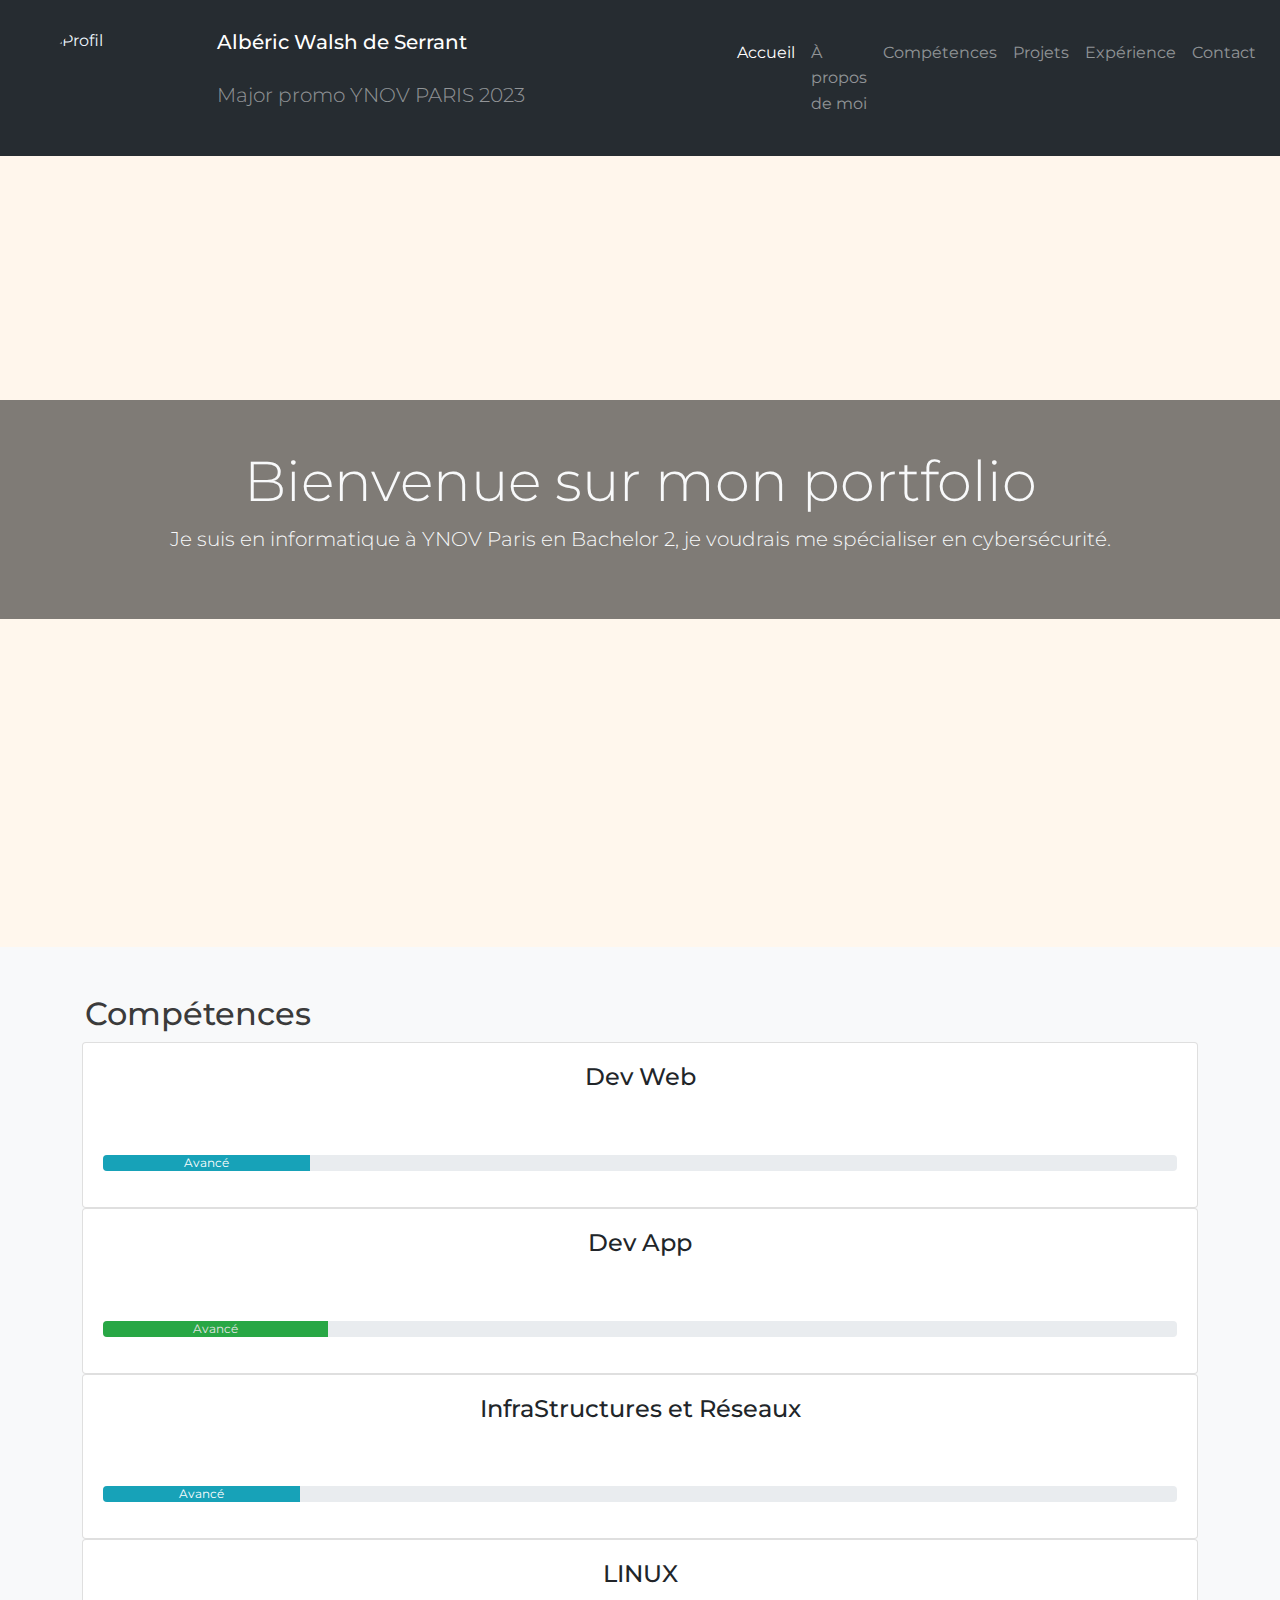
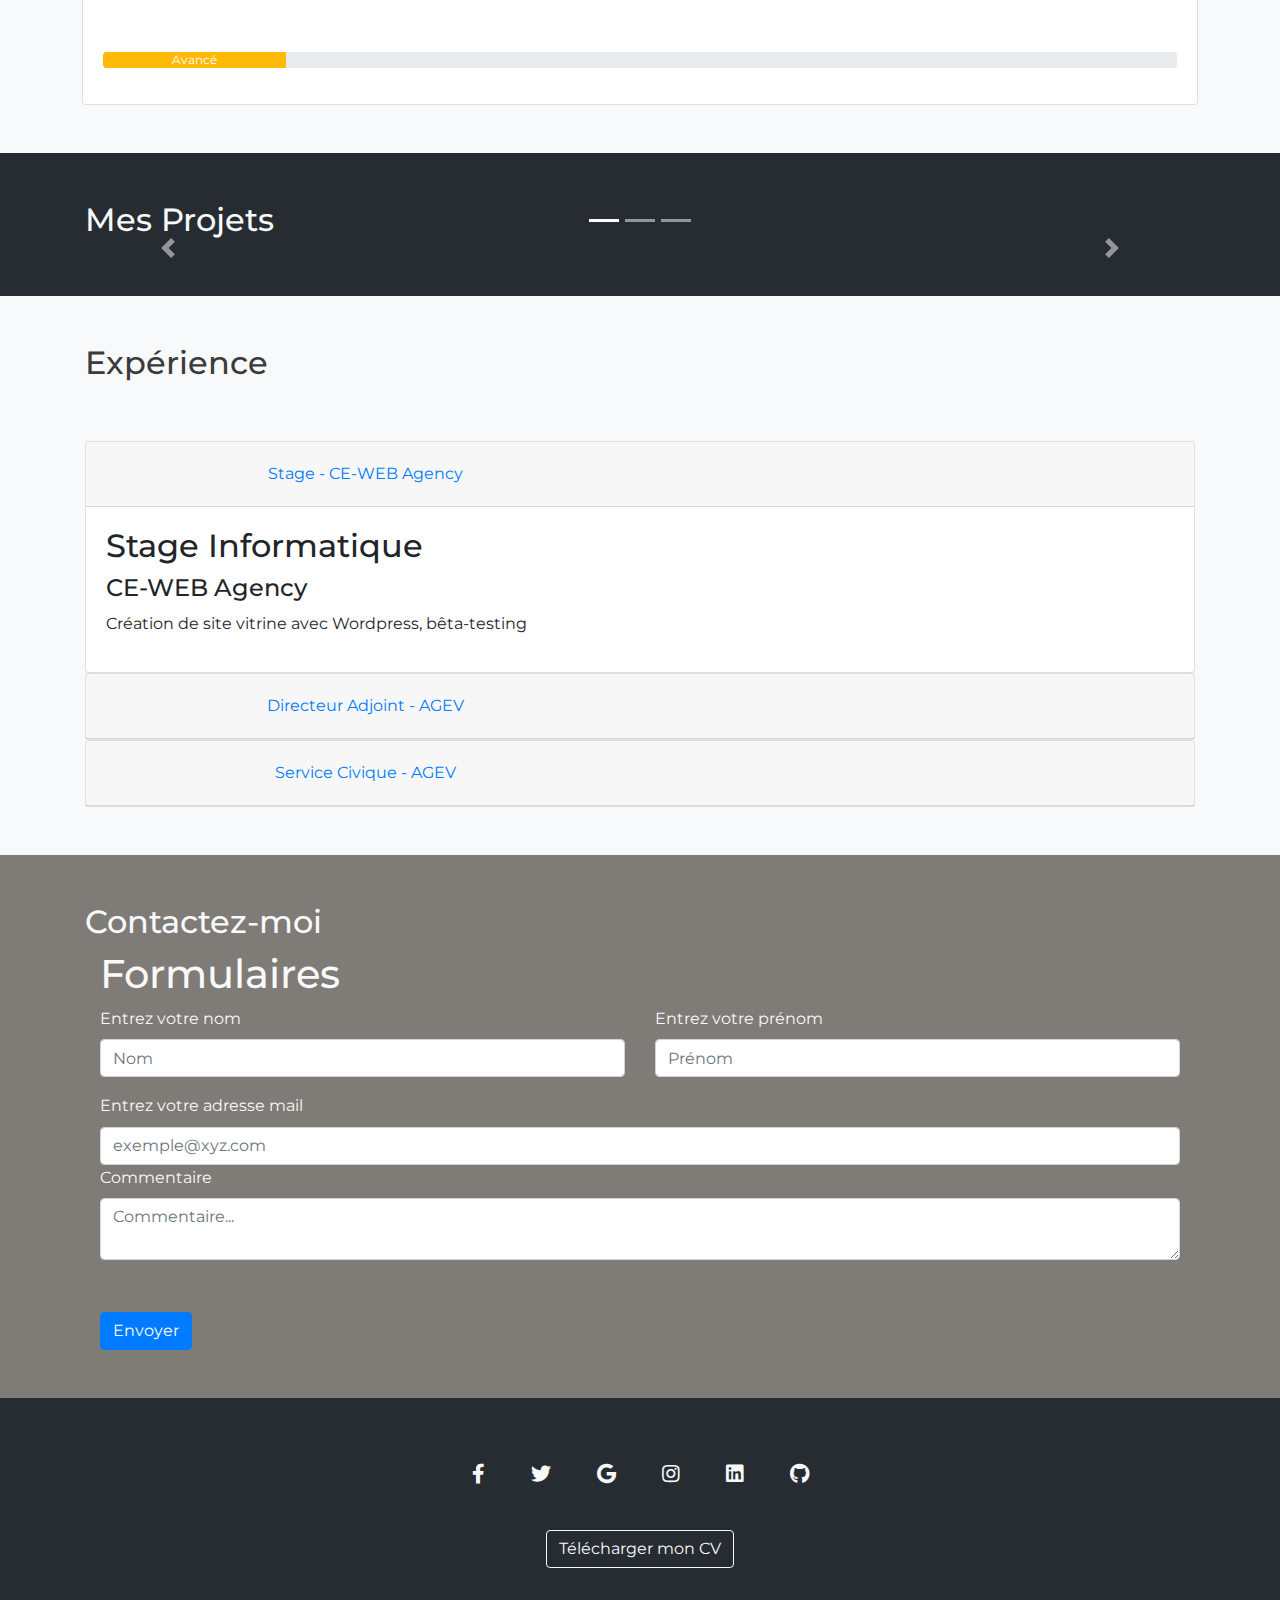
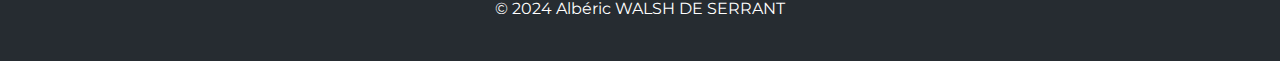
==== commit e9988d4d: "color fix" ====
--- a/index.html
+++ b/index.html
@@ -106,7 +106,7 @@
                         <h4 class="card-title text-center">Dev Web</h4>
                         <br><br>
                         <div class="progress progress-striped active mb-3">
-                            <div class="progress-bar1 progress-bar bg-info-custom" style="width: 0%">Avancé
+                            <div class="progress-bar1 progress-bar bg-info-custom" style="width: 0">Avancé
                             </div>
                         </div>
                         <script>
@@ -122,7 +122,7 @@
                         <br><br>
                         <div class="progress progress-striped active mb-3">
                             <div class="progress-bar2 progress-bar bg-success-custom" role="progressbar"
-                                 style="width: 0%">
+                                 style="width: 0">
                                 Avancé
                             </div>
                         </div>
@@ -138,7 +138,7 @@
                         <h4 class="card-title text-center">InfraStructures et Réseaux</h4>
                         <br><br>
                         <div class="progress progress-striped active mb-3">
-                            <div class="progress-bar3 progress-bar bg-info-custom" role="progressbar" style="width: 0%">
+                            <div class="progress-bar3 progress-bar bg-info-custom" role="progressbar" style="width: 0">
                                 Avancé
                             </div>
                         </div>
@@ -155,7 +155,7 @@
                         <br><br>
                         <div class="progress progress-striped active mb-3">
                             <div class="progress-bar4 progress-bar bg-warning-custom" role="progressbar"
-                                 style="width: 0%;"
+                                 style="width: 0;"
                                  aria-valuenow="25" aria-valuemin="0" aria-valuemax="100">Avancé
                             </div>
                         </div>
@@ -168,7 +168,6 @@
                 </div>
             </div>
         </div>
-    </div>
     </div>
 </section>
 
@@ -352,25 +351,25 @@
             <!-- Section: Social media -->
             <section class="mb-4">
                 <!-- Facebook -->
-                <a class="btn btn-link btn-floating btn-lg text-light m-1" href="#!" role="button"
+                <a class="btn btn-link btn-floating btn-lg text-light m-1" href="#" role="button"
                    data-mdb-ripple-color="dark">
                     <i class="fab fa-facebook-f"></i>
                 </a>
 
                 <!-- Twitter -->
-                <a class="btn btn-link btn-floating btn-lg text-light m-1" href="#!" role="button"
+                <a class="btn btn-link btn-floating btn-lg text-light m-1" href="#" role="button"
                    data-mdb-ripple-color="dark">
                     <i class="fab fa-twitter"></i>
                 </a>
 
                 <!-- Google -->
-                <a class="btn btn-link btn-floating btn-lg text-light m-1" href="#!" role="button"
+                <a class="btn btn-link btn-floating btn-lg text-light m-1" href="#" role="button"
                    data-mdb-ripple-color="dark">
                     <i class="fab fa-google"></i>
                 </a>
 
                 <!-- Instagram -->
-                <a class="btn btn-link btn-floating btn-lg text-light m-1" href="#!" role="button"
+                <a class="btn btn-link btn-floating btn-lg text-light m-1" href="#" role="button"
                    data-mdb-ripple-color="dark">
                     <i class="fab fa-instagram"></i>
                 </a>
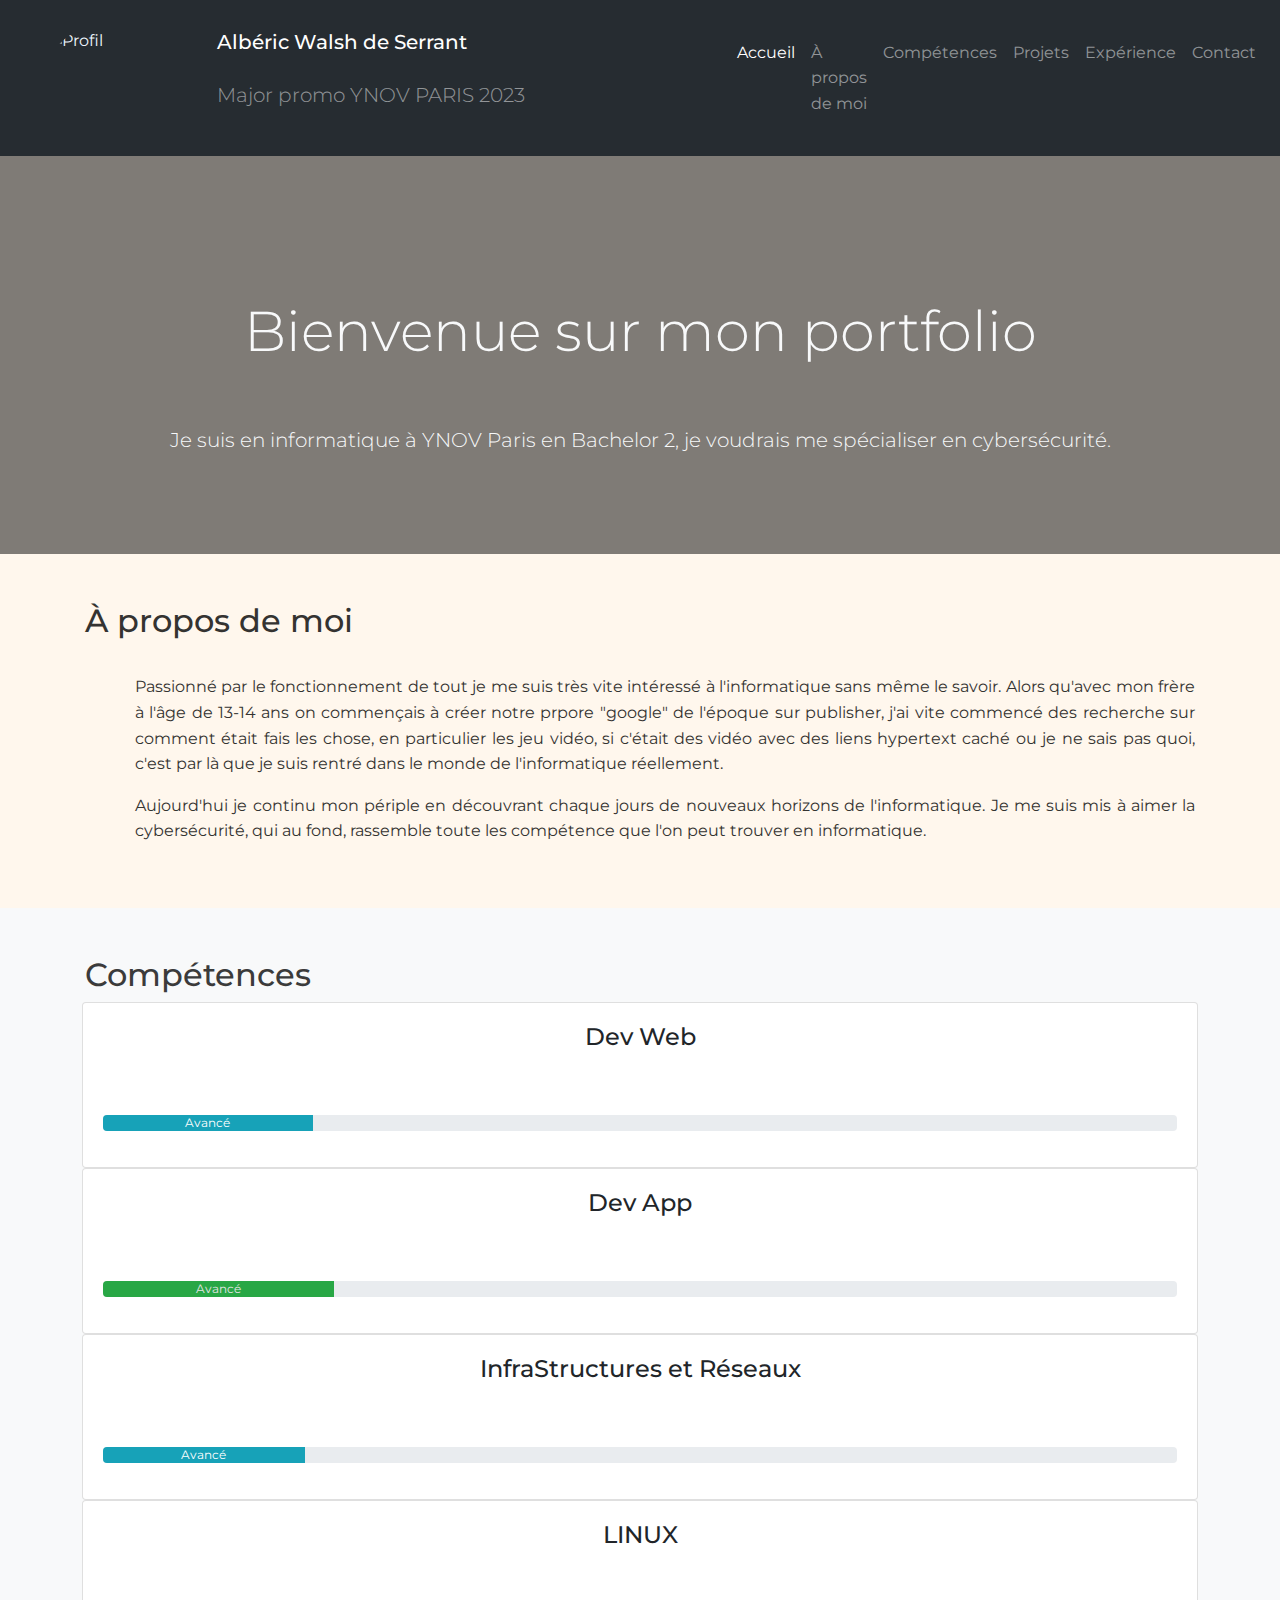
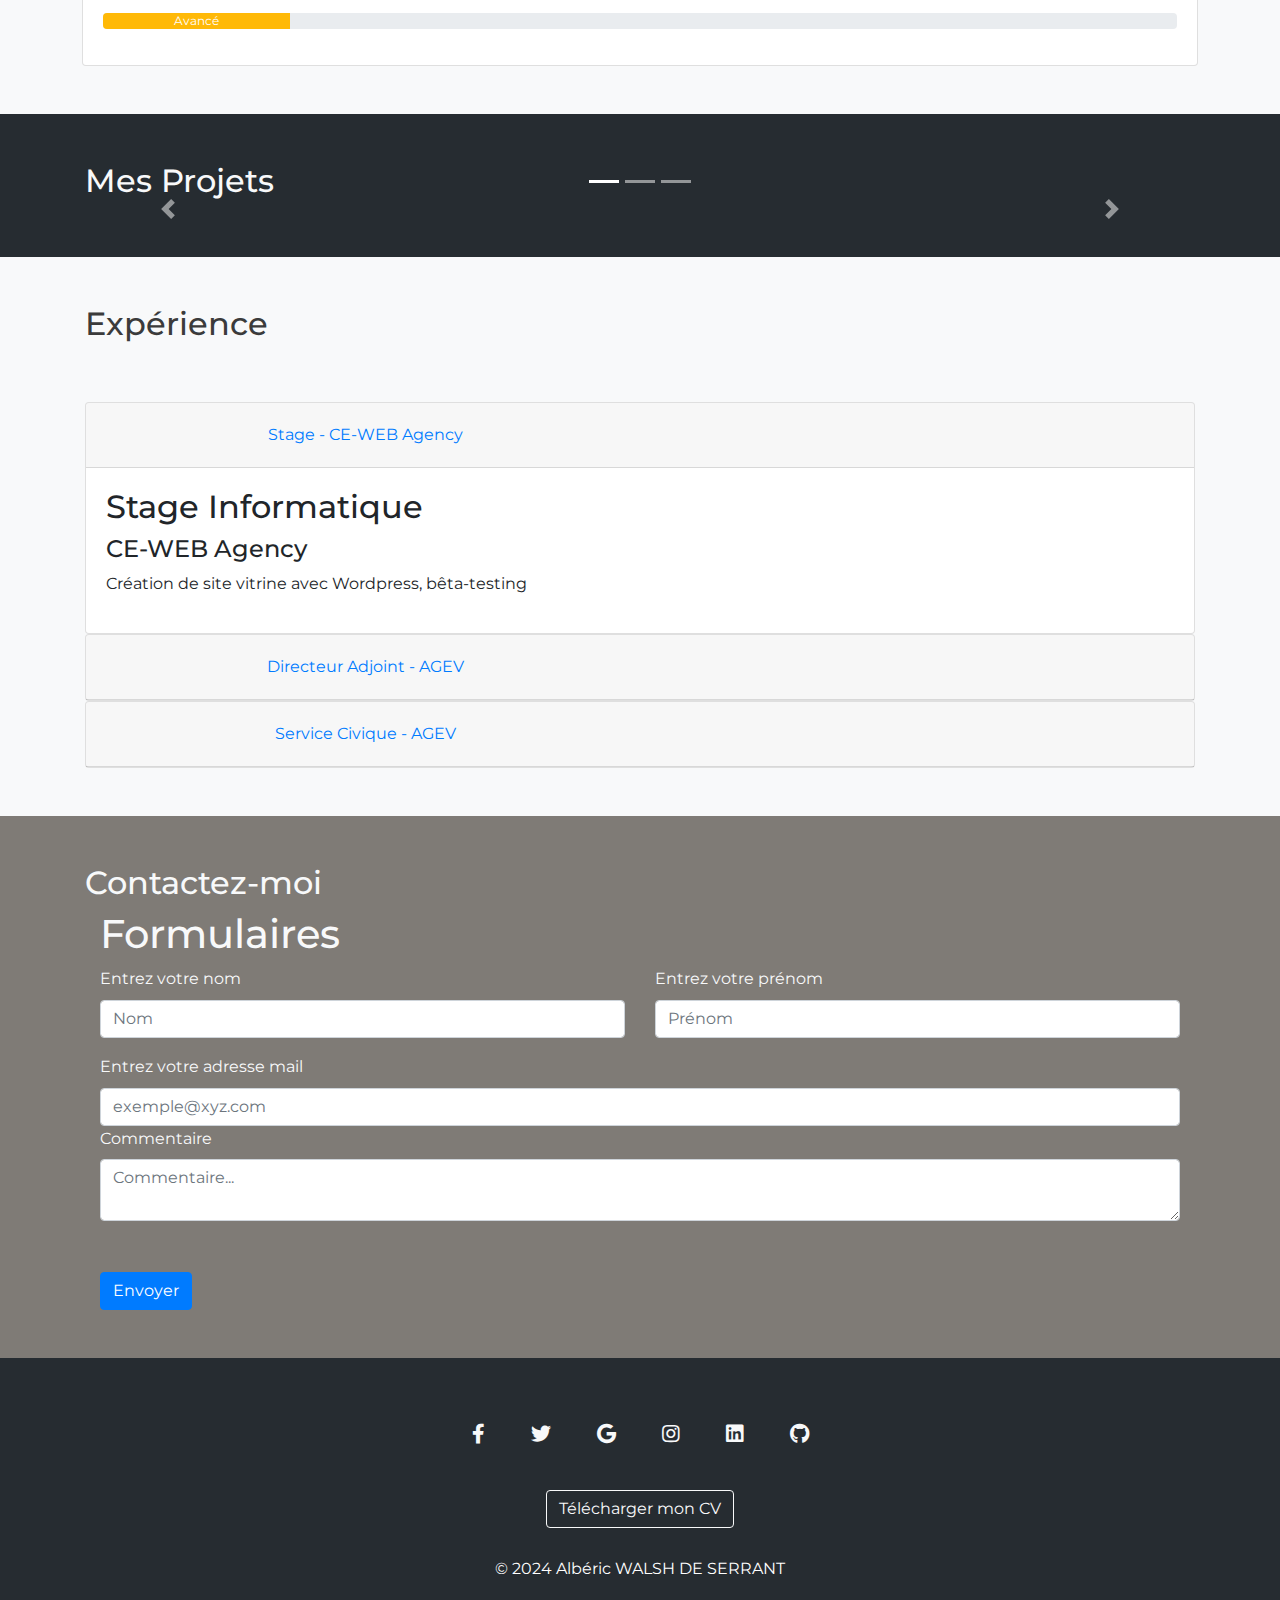
==== commit 984cf8ba: "color fix" ====
--- a/index.html
+++ b/index.html
@@ -73,8 +73,9 @@
 
 <!-- Section 1: Accueil -->
 <section id="section1" class="py-5 text-center darkness">
-    <div class="container">
+    <div class="container accueil">
         <h1 class="display-4 text-light">Bienvenue sur mon portfolio</h1>
+        <br><br>
         <p class="lead text-light">Je suis en informatique à YNOV Paris en Bachelor 2, je voudrais me spécialiser en
             cybersécurité.</p>
     </div>
@@ -84,12 +85,13 @@
 <section id="sectionAbout" class="py-5 bg-white-custom">
     <div class="container">
         <h2>À propos de moi</h2>
-        <p class="justify">Passionné par le fonctionnement de tout je me suis très vite intéressé à l'informatique sans
+        <br>
+        <p class="tabulation justify">Passionné par le fonctionnement de tout je me suis très vite intéressé à l'informatique sans
             même le savoir. Alors qu'avec mon frère à l'âge de 13-14 ans on commençais à créer notre prpore "google" de
             l'époque sur publisher, j'ai vite commencé des recherche sur comment était fais les chose, en particulier
             les jeu vidéo, si c'était des vidéo avec des liens hypertext caché ou je ne sais pas quoi, c'est par là que
             je suis rentré dans le monde de l'informatique réellement.</p>
-        <p class="justify">Aujourd'hui je continu mon périple en découvrant chaque jours de nouveaux horizons de
+        <p class="tabulation justify">Aujourd'hui je continu mon périple en découvrant chaque jours de nouveaux horizons de
             l'informatique. Je me suis mis à aimer la cybersécurité, qui au fond, rassemble toute les compétence que
             l'on peut trouver en informatique.</p>
     </div>
--- a/style.css
+++ b/style.css
@@ -38,19 +38,28 @@
     z-index: 1000; /* Assurez-vous que la barre de navigation soit au-dessus du contenu */
 }
 
+.accueil{
+    margin-top: 150px;
+    margin-bottom: 50px;
+}
+
+.tabulation{
+    margin-left: 50px;
+}
+
 body {
     font-family: 'Montserrat', sans-serif;
     font-size: 16px;
     line-height: 1.6;
     color: #262c31;
     background-color: #fff6ec;
-    padding-top: 400px;
+    padding-top: 100px;
     padding-bottom: 0;
 }
 
 .bg-white-custom {
     background-color: #fff7ed;
-    color: #fff7ed;
+    color: #343331;
 }
 
 .bg-light-custom {
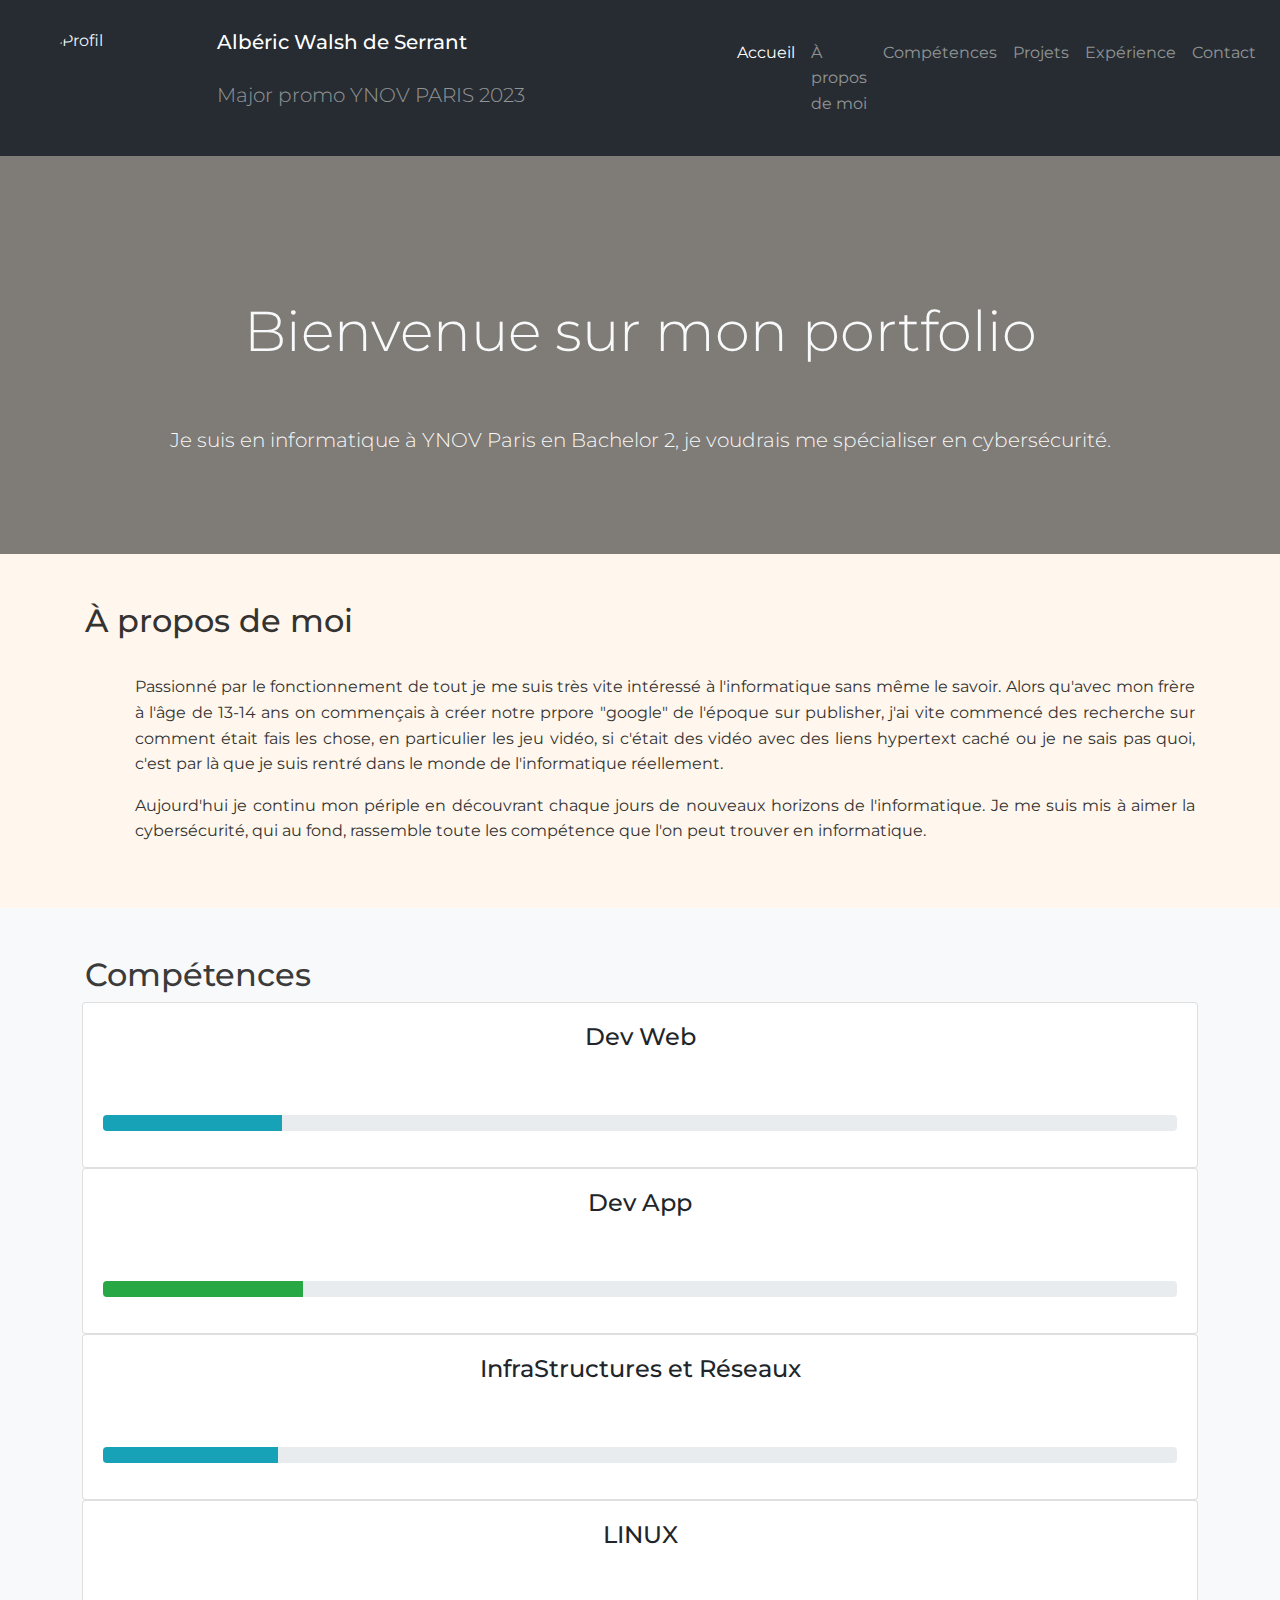
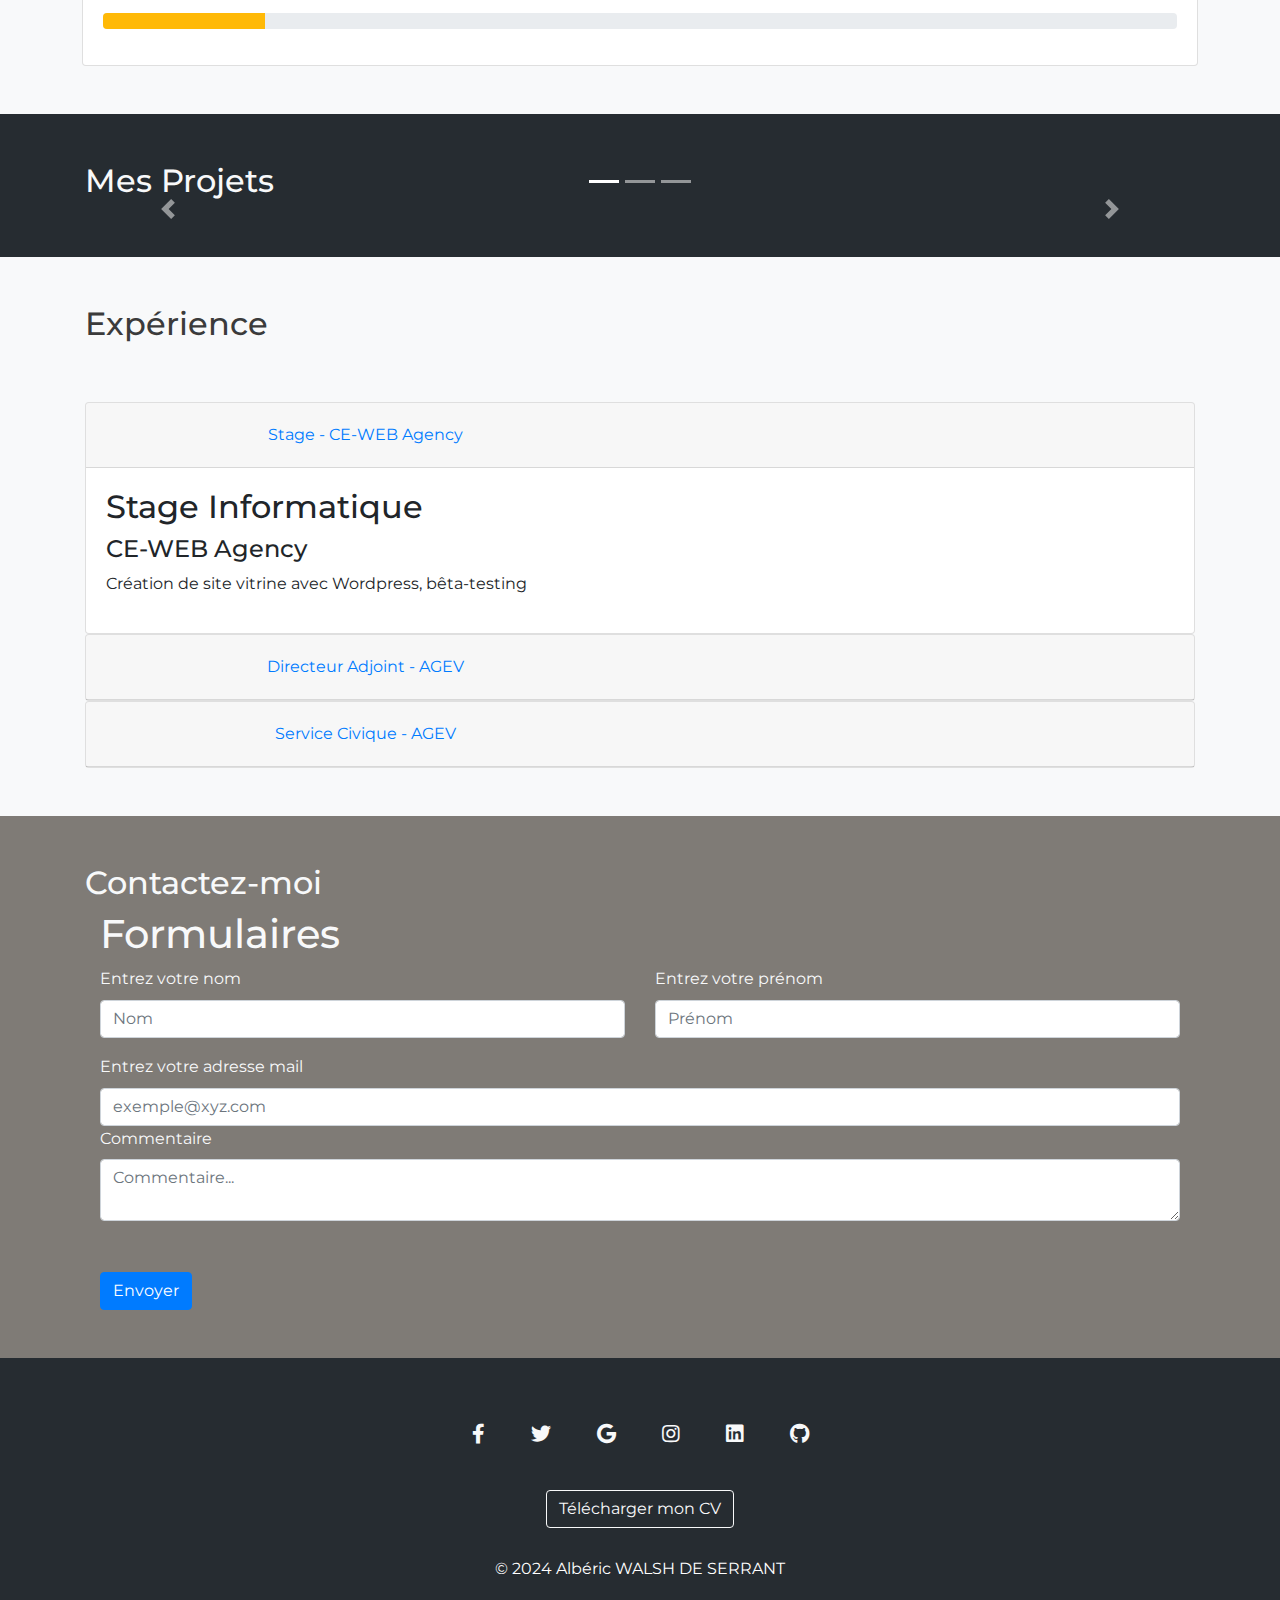
==== commit 372a837f: "little fix" ====
--- a/index.html
+++ b/index.html
@@ -86,12 +86,14 @@
     <div class="container">
         <h2>À propos de moi</h2>
         <br>
-        <p class="tabulation justify">Passionné par le fonctionnement de tout je me suis très vite intéressé à l'informatique sans
+        <p class="tabulation justify">Passionné par le fonctionnement de tout je me suis très vite intéressé à
+            l'informatique sans
             même le savoir. Alors qu'avec mon frère à l'âge de 13-14 ans on commençais à créer notre prpore "google" de
             l'époque sur publisher, j'ai vite commencé des recherche sur comment était fais les chose, en particulier
             les jeu vidéo, si c'était des vidéo avec des liens hypertext caché ou je ne sais pas quoi, c'est par là que
             je suis rentré dans le monde de l'informatique réellement.</p>
-        <p class="tabulation justify">Aujourd'hui je continu mon périple en découvrant chaque jours de nouveaux horizons de
+        <p class="tabulation justify">Aujourd'hui je continu mon périple en découvrant chaque jours de nouveaux horizons
+            de
             l'informatique. Je me suis mis à aimer la cybersécurité, qui au fond, rassemble toute les compétence que
             l'on peut trouver en informatique.</p>
     </div>
@@ -108,8 +110,7 @@
                         <h4 class="card-title text-center">Dev Web</h4>
                         <br><br>
                         <div class="progress progress-striped active mb-3">
-                            <div class="progress-bar1 progress-bar bg-info-custom" style="width: 0">Avancé
-                            </div>
+                            <div class="progress-bar1 progress-bar bg-info-custom" style="width: 0"></div>
                         </div>
                         <script>
                             $(".progress-bar1").animate({
@@ -124,9 +125,7 @@
                         <br><br>
                         <div class="progress progress-striped active mb-3">
                             <div class="progress-bar2 progress-bar bg-success-custom" role="progressbar"
-                                 style="width: 0">
-                                Avancé
-                            </div>
+                                 style="width: 0"></div>
                         </div>
                         <script>
                             $(".progress-bar2").animate({
@@ -140,9 +139,8 @@
                         <h4 class="card-title text-center">InfraStructures et Réseaux</h4>
                         <br><br>
                         <div class="progress progress-striped active mb-3">
-                            <div class="progress-bar3 progress-bar bg-info-custom" role="progressbar" style="width: 0">
-                                Avancé
-                            </div>
+                            <div class="progress-bar3 progress-bar bg-info-custom" role="progressbar"
+                                 style="width: 0"></div>
                         </div>
                         <script>
                             $(".progress-bar3").animate({
@@ -157,9 +155,7 @@
                         <br><br>
                         <div class="progress progress-striped active mb-3">
                             <div class="progress-bar4 progress-bar bg-warning-custom" role="progressbar"
-                                 style="width: 0;"
-                                 aria-valuenow="25" aria-valuemin="0" aria-valuemax="100">Avancé
-                            </div>
+                                 style="width: 0;" aria-valuenow="25" aria-valuemin="0" aria-valuemax="100"></div>
                         </div>
                         <script>
                             $(".progress-bar4").animate({
@@ -312,7 +308,7 @@
     <div class="container">
         <h2 class="text-light">Contactez-moi</h2>
         <div class="container">
-            <h1 class="text-light" >Formulaires</h1>
+            <h1 class="text-light">Formulaires</h1>
             <form>
                 <div class="row mb-3">
                     <div class="col">
--- a/style.css
+++ b/style.css
@@ -9,11 +9,18 @@
 }
 
 body {
-    background-image: url('https://www.fond-ecran-hd.net/Public/uploads/2019-01-14/1397.jpg'); /* Remplacez par le chemin de votre image */
+    background-image: url('https://i.pinimg.com/originals/ba/b4/11/bab411f03f0b16e9ef1b54f46de949de.jpg');
     background-repeat: no-repeat;
     background-attachment: fixed;
-    background-size: 150%; /* Ajustez selon vos besoins */
+    background-size: 120%;
     background-position: left top;
+    font-family: 'Montserrat', sans-serif;
+    font-size: 16px;
+    line-height: 1.6;
+    color: #262c31;
+    background-color: #fff6ec;
+    padding-top: 100px;
+    padding-bottom: 0;
 }
 
 .darkness {
@@ -45,16 +52,6 @@
 
 .tabulation{
     margin-left: 50px;
-}
-
-body {
-    font-family: 'Montserrat', sans-serif;
-    font-size: 16px;
-    line-height: 1.6;
-    color: #262c31;
-    background-color: #fff6ec;
-    padding-top: 100px;
-    padding-bottom: 0;
 }
 
 .bg-white-custom {
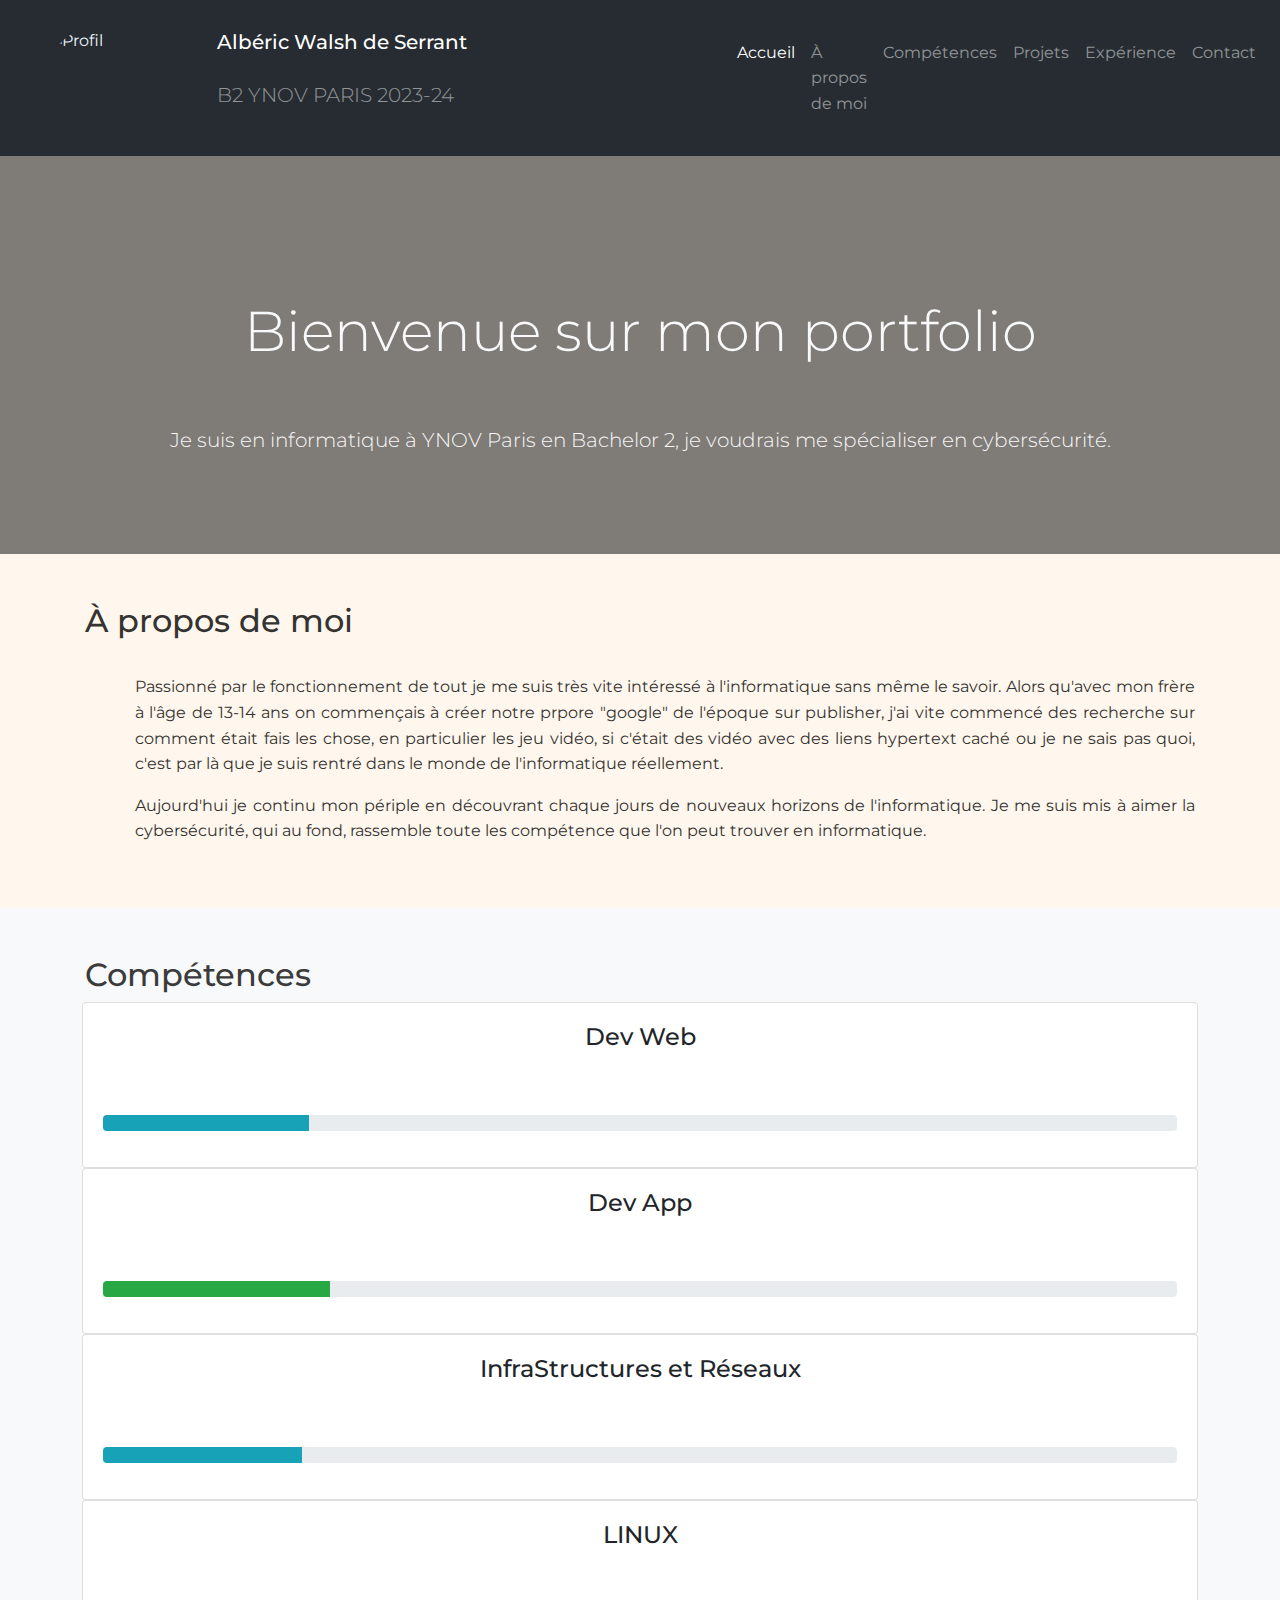
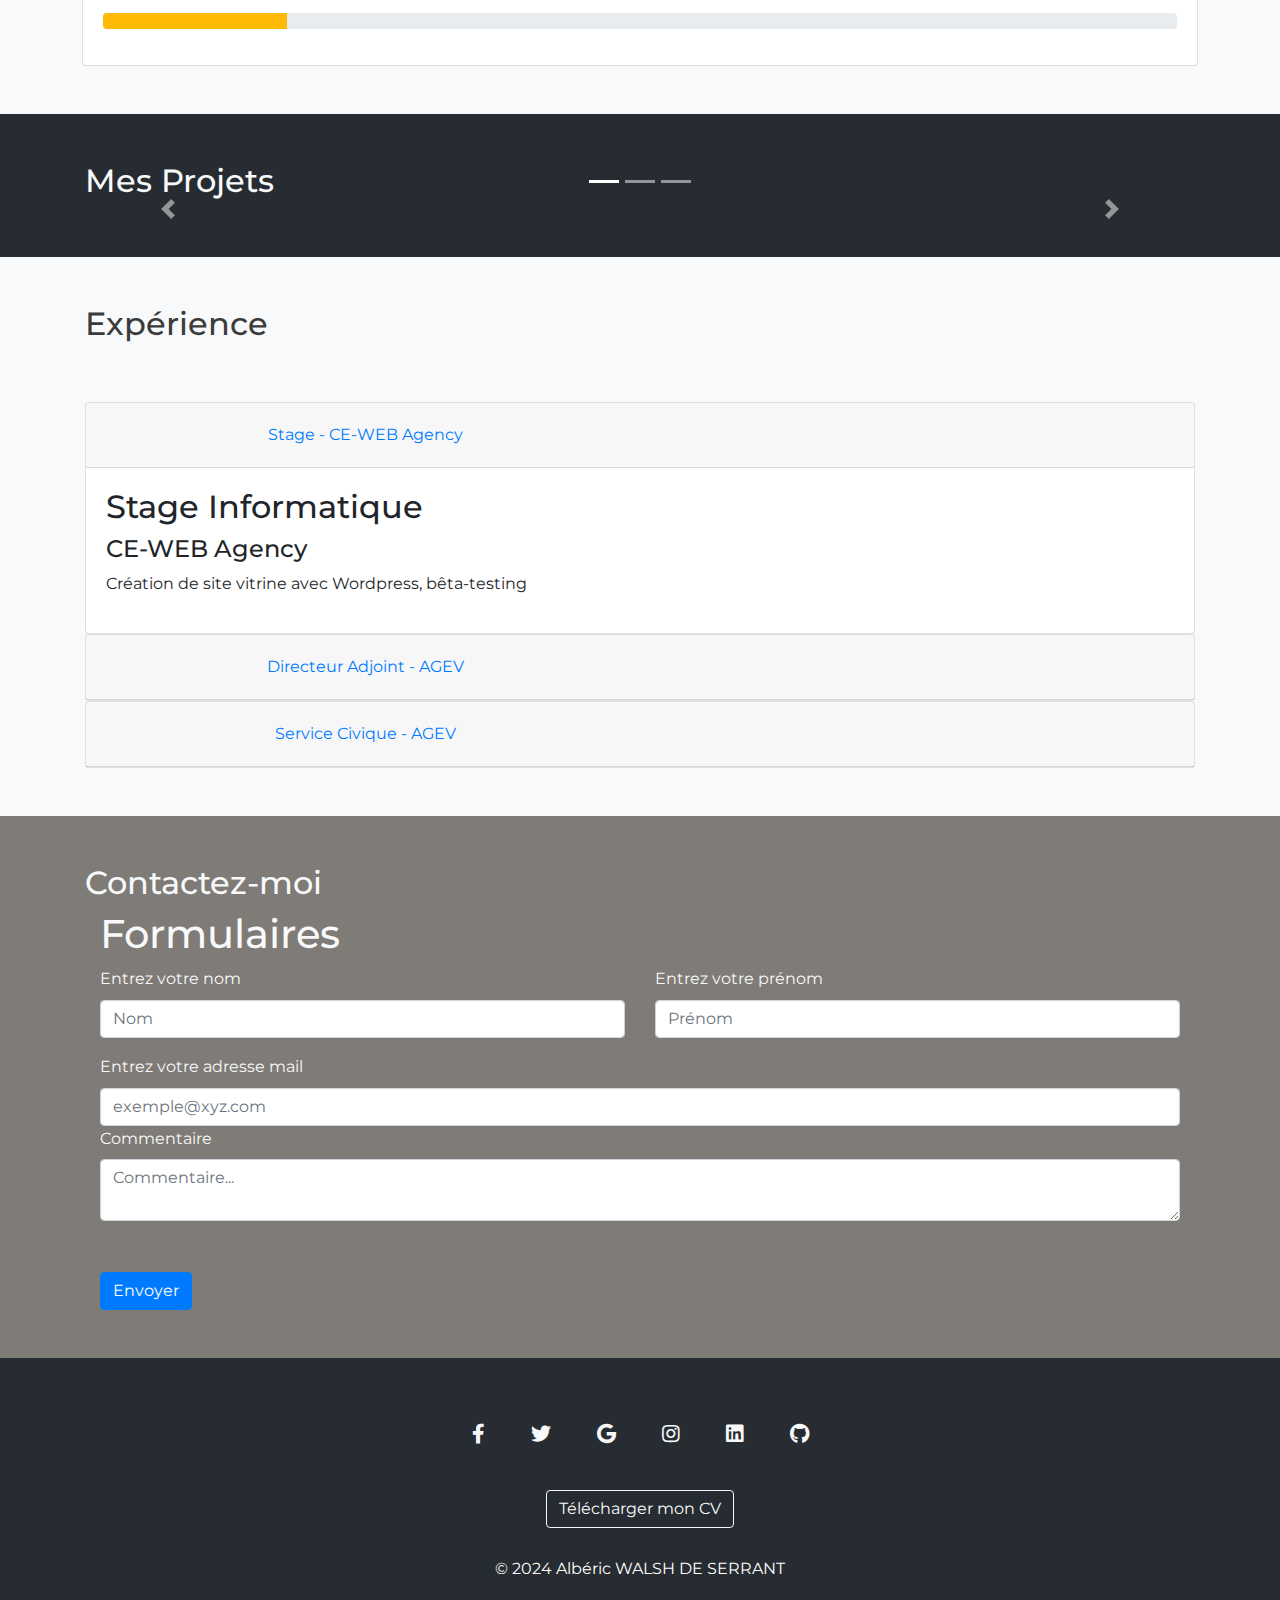
==== commit ac01f5f5: "little fix" ====
--- a/index.html
+++ b/index.html
@@ -40,7 +40,7 @@
         </div>
         <div class="col-9">
             <h1 class="navbar-brand">Albéric Walsh de Serrant</h1>
-            <p class="lead navbar-text">Major promo YNOV PARIS 2023</p>
+            <p class="lead navbar-text">B2 YNOV PARIS 2023-24</p>
         </div>
     </div>
     <button class="navbar-toggler" type="button" data-toggle="collapse" data-target="#navbarNav"
